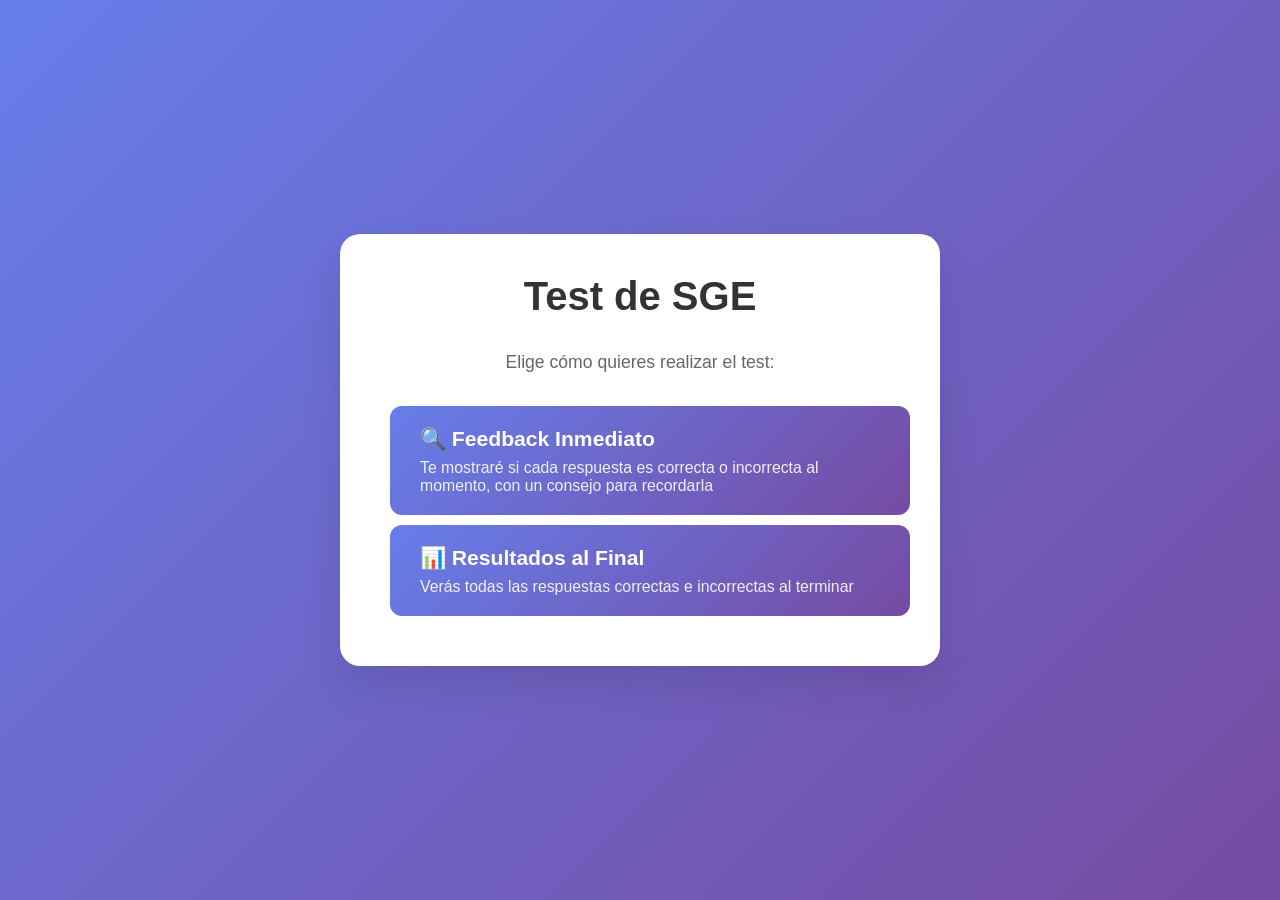
==== index.html @ b3566de2 "SEGE 30/10/2026 UD1-2" ====
<!DOCTYPE html>
<html lang="es">
<head>
    <meta charset="UTF-8">
    <meta name="viewport" content="width=device-width, initial-scale=1.0">
    <title>Test de SGE</title>
    <style>
        * {
            margin: 0;
            padding: 0;
            box-sizing: border-box;
        }

        body {
            font-family: 'Segoe UI', Tahoma, Geneva, Verdana, sans-serif;
            background: linear-gradient(135deg, #667eea 0%, #764ba2 100%);
            min-height: 100vh;
            display: flex;
            justify-content: center;
            align-items: center;
            padding: 20px;
        }

        .container {
            background: white;
            border-radius: 20px;
            box-shadow: 0 20px 40px rgba(0,0,0,0.1);
            padding: 40px;
            max-width: 600px;
            width: 100%;
            text-align: center;
        }

        h1 {
            color: #333;
            margin-bottom: 30px;
            font-size: 2.5em;
        }

        .mode-selection {
            display: block;
        }

        .mode-description {
            font-size: 1.1em;
            color: #666;
            margin-bottom: 30px;
            line-height: 1.5;
        }

        .mode-btn {
            background: linear-gradient(135deg, #667eea 0%, #764ba2 100%);
            color: white;
            border: none;
            border-radius: 12px;
            padding: 20px 30px;
            font-size: 1.1em;
            cursor: pointer;
            margin: 10px;
            transition: transform 0.3s ease;
            display: block;
            width: 100%;
            text-align: left;
        }

        .mode-btn:hover {
            transform: translateY(-2px);
        }

        .mode-btn h3 {
            margin-bottom: 8px;
            font-size: 1.2em;
        }

        .mode-btn p {
            font-size: 0.9em;
            opacity: 0.9;
        }

        .feedback-message {
            margin: 15px 0;
            padding: 15px;
            border-radius: 8px;
            font-weight: bold;
            display: none;
        }

        .feedback-correct {
            background: #d4edda;
            color: #155724;
            border: 1px solid #c3e6cb;
        }

        .feedback-incorrect {
            background: #f8d7da;
            color: #721c24;
            border: 1px solid #f5c6cb;
        }

        /* Caja de consejo para recordar (modo feedback inmediato) */
        .tip-message {
            margin: 10px 0 15px;
            padding: 15px;
            border-radius: 8px;
            background: #fff8e1;
            color: #6d4c00;
            border: 1px solid #ffe08a;
            border-left: 5px solid #f5b800;
            text-align: left;
            line-height: 1.45;
            display: none;
        }

        .tip-message strong {
            display: block;
            margin-bottom: 5px;
        }

        .progress-bar {
            background: #f0f0f0;
            border-radius: 10px;
            height: 8px;
            margin-bottom: 30px;
            overflow: hidden;
        }

        .progress-fill {
            background: linear-gradient(90deg, #667eea, #764ba2);
            height: 100%;
            border-radius: 10px;
            transition: width 0.3s ease;
        }

        .question-container {
            margin-bottom: 30px;
        }

        .question-number {
            color: #666;
            font-size: 0.9em;
            margin-bottom: 10px;
        }

        .question {
            font-size: 1.3em;
            color: #333;
            margin-bottom: 25px;
            line-height: 1.4;
        }

        .answers {
            display: flex;
            flex-direction: column;
            gap: 15px;
        }

        .answer-btn {
            background: #f8f9fa;
            border: 2px solid #e9ecef;
            border-radius: 12px;
            padding: 15px 20px;
            font-size: 1em;
            cursor: pointer;
            transition: all 0.3s ease;
            text-align: left;
        }

        .answer-btn:hover {
            background: #e9ecef;
            border-color: #667eea;
            transform: translateY(-2px);
        }

        .answer-btn.selected {
            background: #667eea;
            color: white;
            border-color: #667eea;
        }

        .answer-btn.correct {
            background: #28a745;
            color: white;
            border-color: #28a745;
        }

        .answer-btn.incorrect {
            background: #dc3545;
            color: white;
            border-color: #dc3545;
        }

        .next-btn {
            background: linear-gradient(135deg, #667eea 0%, #764ba2 100%);
            color: white;
            border: none;
            border-radius: 12px;
            padding: 15px 30px;
            font-size: 1.1em;
            cursor: pointer;
            margin-top: 20px;
            transition: transform 0.3s ease;
        }

        .next-btn:hover {
            transform: translateY(-2px);
        }

        .next-btn:disabled {
            opacity: 0.5;
            cursor: not-allowed;
            transform: none;
        }

        .results {
            display: none;
        }

        .score {
            font-size: 3em;
            color: #667eea;
            margin-bottom: 20px;
        }

        .score-text {
            font-size: 1.2em;
            color: #333;
            margin-bottom: 30px;
        }

        .review-btn, .restart-btn {
            background: linear-gradient(135deg, #667eea 0%, #764ba2 100%);
            color: white;
            border: none;
            border-radius: 12px;
            padding: 12px 25px;
            font-size: 1em;
            cursor: pointer;
            margin: 10px;
            transition: transform 0.3s ease;
        }

        .review-btn:hover, .restart-btn:hover {
            transform: translateY(-2px);
        }

        .review-container {
            display: none;
            text-align: left;
        }

        .review-question {
            background: #f8f9fa;
            border-radius: 12px;
            padding: 20px;
            margin-bottom: 20px;
            border-left: 4px solid #667eea;
        }

        .review-question.wrong {
            border-left-color: #dc3545;
        }

        .review-question h3 {
            color: #333;
            margin-bottom: 15px;
        }

        .review-answer {
            margin: 8px 0;
            padding: 8px 12px;
            border-radius: 6px;
        }

        .review-answer.user-answer {
            background: #dc3545;
            color: white;
        }

        .review-answer.correct-answer {
            background: #28a745;
            color: white;
        }

        .review-answer.neutral {
            background: #e9ecef;
            color: #333;
        }

        @media (max-width: 600px) {
            .container {
                padding: 20px;
            }

            h1 {
                font-size: 2em;
            }

            .question {
                font-size: 1.1em;
            }
        }
    </style>
</head>
<body>
    <div class="container">
        <h1>Test de SGE</h1>

        <div id="mode-selection" class="mode-selection">
            <div class="mode-description">
                Elige cómo quieres realizar el test:
            </div>

            <button class="mode-btn" onclick="startQuiz('immediate')">
                <h3>🔍 Feedback Inmediato</h3>
                <p>Te mostraré si cada respuesta es correcta o incorrecta al momento, con un consejo para recordarla</p>
            </button>

            <button class="mode-btn" onclick="startQuiz('final')">
                <h3>📊 Resultados al Final</h3>
                <p>Verás todas las respuestas correctas e incorrectas al terminar</p>
            </button>
        </div>

        <div id="quiz-container" style="display: none;">
            <div class="progress-bar">
                <div class="progress-fill" id="progress"></div>
            </div>

            <div class="question-container">
                <div class="question-number" id="question-number"></div>
                <div class="question" id="question-text"></div>
                <div class="answers" id="answers-container"></div>
                <div id="feedback-message" class="feedback-message"></div>
                <div id="tip-message" class="tip-message"></div>
            </div>

            <button class="next-btn" id="next-btn" onclick="nextQuestion()" disabled>
                Siguiente
            </button>
        </div>

        <div class="results" id="results-container">
            <div class="score" id="final-score"></div>
            <div class="score-text" id="score-text"></div>
            <button class="review-btn" onclick="showReview()">Ver Revisión</button>
            <button class="restart-btn" onclick="restartQuiz()">Reiniciar Test</button>
        </div>

        <div class="review-container" id="review-container">
            <h2 style="margin-bottom: 20px; color: #333;">Revisión de Respuestas</h2>
            <div id="review-content"></div>
            <button class="restart-btn" onclick="restartQuiz()" style="margin-top: 20px;">
                Reiniciar Test
            </button>
        </div>
    </div>

    <script>
       const examen = [

  // ===== 1. UD01 · SISTEMAS ERP-CRM-BI =====
  {
    pregunta: "¿Cuál es la traducción literal de ERP («Enterprise Resource Planning»)?",
    respuestas: [
      "Gestión de relaciones con los clientes",
      "Planificación de recursos empresariales",
      "Inteligencia de negocio empresarial",
      "Registro electrónico de proveedores"
    ],
    correcta: 1,
    consejo: "La R de ERP es «Resource» (recursos). La C de CRM es «Customer» (cliente). Si hay una C, va de clientes; si hay una R, va de recursos."
  },
  {
    pregunta: "¿Qué procesos automatiza principalmente un sistema CRM según la UD01?",
    respuestas: [
      "Nóminas, amortizaciones y contabilidad",
      "Producción, almacenaje y distribución",
      "Predicciones y cuadros de mando",
      "Datos de clientes, ventas y campañas"
    ],
    correcta: 3,
    consejo: "CRM = Customer Relationship Management. Todo lo que rodea al cliente: sus datos, el seguimiento de sus ventas y las campañas dirigidas a él."
  },
  {
    pregunta: "Según la UD01, ¿qué periodo temporal permite analizar un sistema BI?",
    respuestas: [
      "Pasado, presente y futuro con predicciones",
      "Solo el pasado, a partir de informes cerrados",
      "Solo el presente, con datos en tiempo real",
      "Solo el futuro, mediante simulaciones"
    ],
    correcta: 0,
    consejo: "El BI mira en las tres direcciones: qué pasó (pasado), cómo estamos (presente) y qué pasará (predicciones) para ayudar a decidir."
  },
  {
    pregunta: "¿Por qué el tema usa «Sistemas ERP» como abreviatura de «Sistemas ERP-CRM-BI»?",
    respuestas: [
      "Porque CRM y BI quedaron obsoletos hace años",
      "Porque la normativa obliga a llamarlos solo ERP",
      "Porque la mayoría de ERP ya integran CRM y BI",
      "Porque CRM y BI solo se ofrecen en la nube"
    ],
    correcta: 2,
    consejo: "CRM y BI son «complementos naturales» del ERP y hoy vienen integrados, así que al decir ERP ya se sobreentienden los tres."
  },
  {
    pregunta: "¿Cuál de las siguientes NO es una ventaja de implantar un ERP frente a programas individuales?",
    respuestas: [
      "Seguridad aplicada de forma centralizada",
      "Nuevas funciones mediante conectores",
      "Una única instalación y mantenimiento",
      "Menor coste inicial que apps sencillas"
    ],
    correcta: 3,
    consejo: "El coste inicial es una DESVENTAJA: instalar y configurar un ERP puede salir más caro que unas pocas apps sencillas."
  },
  {
    pregunta: "La desventaja «punto único de fallo» de un ERP se refiere a que…",
    respuestas: [
      "un corte de luz apaga solo el módulo de ventas",
      "un ataque exitoso puede exponer toda la información",
      "cada módulo requiere su propia contraseña maestra",
      "los datos se duplican en cada aplicación instalada"
    ],
    correcta: 1,
    consejo: "Todo en un mismo sistema = todos los huevos en la misma cesta. Si atacan con éxito ese sistema, queda expuesta TODA la información."
  },
  {
    pregunta: "¿Qué describe la desventaja de «sobrecarga de recursos» de un ERP?",
    respuestas: [
      "Funciones de sobra que confunden al usuario",
      "Un consumo eléctrico excesivo del servidor",
      "Una base de datos que crece sin control",
      "Conectores que ralentizan el procesador"
    ],
    correcta: 0,
    consejo: "No es un problema técnico, es de usabilidad: hay más opciones de las que el usuario necesita y eso le lía."
  },
  {
    pregunta: "Para la mayoría de organizaciones, ¿qué opción recomienda la UD01?",
    respuestas: [
      "Programar el ERP a medida, por ser más robusto",
      "Combinar varias aplicaciones de gestión sueltas",
      "Personalizar un ERP existente y consolidado",
      "Usar una carpeta compartida con base de datos"
    ],
    correcta: 2,
    consejo: "Programar un ERP robusto desde cero es muy costoso. Lo recomendable es partir de uno existente «de cierta entidad» y personalizarlo."
  },
  {
    pregunta: "En un ERP existente, ¿cómo se realiza la personalización funcional y la visual?",
    respuestas: [
      "Funcional con temas y visual con módulos",
      "Funcional con SQL y visual con conectores",
      "Funcional con licencias y visual con CSS",
      "Funcional con módulos y visual con temas"
    ],
    correcta: 3,
    consejo: "Módulos/plugins añaden FUNCIONES; los temas cambian el ASPECTO. Igual que en WordPress: plugins para hacer, temas para ver."
  },
  {
    pregunta: "¿Qué riesgo concreto menciona la UD01 al elegir un ERP con licencia cerrada?",
    respuestas: [
      "Obligación de publicar el código modificado",
      "Cambios de tarifa, cierre o trabas al migrar",
      "Uso limitado a un único equipo de la empresa",
      "Borrado automático de datos al caducar"
    ],
    correcta: 1,
    consejo: "Licencia cerrada = dependencia del desarrollador. Si sube precios, cierra o te pone pegas para irte, estás atado."
  },
  {
    pregunta: "¿Qué grupo contiene ÚNICAMENTE ERP de licencia privativa según la UD01?",
    respuestas: [
      "SAP, Odoo y JD Edwards",
      "AbanQ, OpenBravo y Navision",
      "SAP, Navision y JD Edwards",
      "Odoo, AbanQ y OpenBravo"
    ],
    correcta: 2,
    consejo: "Privativos: SAP, Navision (Microsoft) y JD Edwards (Oracle) → grandes multinacionales. Libres: Odoo, AbanQ y OpenBravo."
  },
  {
    pregunta: "Al implantar un ERP, ¿cuál de estos es un problema «relacionado con los datos»?",
    respuestas: [
      "Directivos que no ven las ventajas del cambio",
      "Empleados con miedo a perder su puesto",
      "Una infraestructura de red insuficiente",
      "Codificaciones de caracteres heterogéneas"
    ],
    correcta: 3,
    consejo: "Problemas de datos = problemas al MIGRAR: datos incompletos, mal organizados, cifrados o con codificaciones distintas. La red es un problema técnico."
  },
  {
    pregunta: "¿Qué solución propone el tema ante la resistencia de los empleados al nuevo ERP?",
    respuestas: [
      "Formación completa en horario laboral y feedback",
      "Formación voluntaria fuera de la jornada laboral",
      "Mantener el sistema antiguo en paralelo siempre",
      "Sustituir a quienes no se adapten al sistema"
    ],
    correcta: 0,
    consejo: "Formación DENTRO del horario (no como un extra), canales de comunicación y celebrar los éxitos de los empleados."
  },
  {
    pregunta: "Un trabajador autónomo que emprende su propio negocio es, según el glosario…",
    respuestas: [
      "una persona jurídica, por ser emprendedor",
      "una persona física, aunque sea emprendedor",
      "una sociedad unipersonal sin patrimonio",
      "una entidad sin derechos ni obligaciones"
    ],
    correcta: 1,
    consejo: "Autónomo = persona física, y responde de sus deudas con su patrimonio personal. Las jurídicas son sociedades, fundaciones, corporaciones…"
  },
  {
    pregunta: "¿Con qué responde de sus deudas una persona jurídica?",
    respuestas: [
      "Con el patrimonio personal de sus socios",
      "Con el patrimonio de sus empleados",
      "Con los bienes de la propia entidad",
      "Con un aval obligatorio del Estado"
    ],
    correcta: 2,
    consejo: "Física → patrimonio propio. Jurídica → bienes de la ENTIDAD. Por eso se constituyen sociedades: para separar patrimonio."
  },
  {
    pregunta: "¿Qué caracteriza a una factura proforma?",
    respuestas: [
      "Es una oferta previa sin valor contable",
      "Sustituye a la factura y tiene valor contable",
      "Es un ticket sin datos del destinatario",
      "Rectifica una factura emitida con errores"
    ],
    correcta: 0,
    consejo: "«Pro forma» = «para la forma». Es un presupuesto con aspecto de factura, debe llevar «proforma» bien visible y NO cuenta en contabilidad."
  },
  {
    pregunta: "Un ticket de supermercado sin los datos del comprador ni el IVA desglosado es…",
    respuestas: [
      "una factura proforma",
      "una factura completa",
      "un albarán de entrega",
      "una factura simplificada"
    ],
    correcta: 3,
    consejo: "Factura simplificada = ticket. Le faltan datos para ser completa (la completa lleva emisor, receptor e IVA desglosado)."
  },
  {
    pregunta: "En una factura comercial, ¿qué es el «momento del devengo»?",
    respuestas: [
      "Cuando el cliente paga la factura",
      "Cuando nace la obligación tributaria",
      "Cuando se entrega la mercancía",
      "Cuando se presenta la declaración"
    ],
    correcta: 1,
    consejo: "Devengo ≠ pago. Es el instante en que «nace» la obligación de pagar el impuesto, aunque se cobre o se declare más tarde."
  },
  {
    pregunta: "¿Qué diferencia hay entre línea de producción y orden de producción?",
    respuestas: [
      "La línea fija cantidad y fecha; la orden, las operaciones",
      "Ambas son sinónimos y se emplean de forma indistinta",
      "La orden fija cantidad, fecha y línea; la línea, operaciones",
      "La línea es el almacén; la orden, la ruta de transporte"
    ],
    correcta: 2,
    consejo: "La LÍNEA es la receta (qué operaciones y recursos). La ORDEN es cocinarla un día concreto: cuánto, cuándo y con qué línea."
  },
  {
    pregunta: "Según el glosario, ¿desde dónde parte el proceso de distribución?",
    respuestas: [
      "Desde el proveedor de materias primas",
      "Desde la propia línea de producción",
      "Desde el punto de venta al público",
      "Desde el lugar de almacenamiento"
    ],
    correcta: 3,
    consejo: "Distribución: almacén → consumidor final. La logística es más amplia: coordina, gestiona y transporta hasta el cliente final."
  },
  {
    pregunta: "¿Qué define a los impuestos y tributos según el glosario empresarial?",
    respuestas: [
      "Un pago al Estado sin contraprestación directa",
      "Un pago al Estado a cambio de un servicio concreto",
      "Un pago a proveedores por los bienes recibidos",
      "Una cuota periódica por un servicio en la nube"
    ],
    correcta: 0,
    consejo: "La clave es «SIN contraprestación directa»: pagas, pero no recibes a cambio un bien o servicio concreto en ese momento."
  },

  // ===== 2. UD02 · CONTEXTO, ON-PREMISE Y NUBE =====
  {
    pregunta: "¿Qué era un «Mainframe» en los inicios de la informática empresarial?",
    respuestas: [
      "Una red de PCs domésticos interconectados",
      "Un servidor alojado en la nube con pago por uso",
      "Un ordenador grande y caro con varias terminales",
      "Un contenedor que agrupa varias bases de datos"
    ],
    correcta: 2,
    consejo: "Mainframe = un único «ordenador central» grande y caro, con muchas terminales conectadas. Solo al alcance de grandes empresas."
  },
  {
    pregunta: "¿Qué diferencia hay entre escalado vertical y horizontal?",
    respuestas: [
      "Vertical: comprar más equipos; horizontal: mejorar el servidor",
      "Vertical: mejorar el servidor; horizontal: comprar más equipos",
      "Ambos consisten en contratar más potencia en la nube",
      "Vertical: añadir más RAM; horizontal: añadir más discos"
    ],
    correcta: 1,
    consejo: "Vertical = crecer hacia ARRIBA (un servidor más potente). Horizontal = crecer hacia los LADOS (más servidores en fila)."
  },
  {
    pregunta: "¿Qué ventaja ofrece tener el ERP en un servidor de la propia empresa?",
    respuestas: [
      "Elimina por completo los costes de mantenimiento",
      "Permite escalar en momentos puntuales de carga",
      "No requiere ninguna inversión inicial en hardware",
      "Los datos no salen, evitando el espionaje industrial"
    ],
    correcta: 3,
    consejo: "On-premise: los datos se quedan en casa (más control). A cambio pagas hardware, luz, mantenimiento y no escalas fácilmente."
  },
  {
    pregunta: "¿Cuál de estos es un inconveniente de los servicios en la nube según la UD02?",
    respuestas: [
      "Depender de internet y del buen hacer del proveedor",
      "Asumir una fuerte inversión inicial en hardware",
      "Pagar el consumo eléctrico del propio servidor físico",
      "No poder acceder al sistema desde un smartphone"
    ],
    correcta: 0,
    consejo: "La nube son «servidores de otra empresa»: si cae tu conexión o falla el proveedor, te quedas sin sistema."
  },
  {
    pregunta: "¿Qué normativa de protección de datos se cita para Europa y para España?",
    respuestas: [
      "LOPDGDD en Europa y RGPD en España",
      "LSSI en Europa y RGPD en España",
      "RGPD en Europa y LOPDGDD en España",
      "GDPR en EE. UU. y LOPD en Europa"
    ],
    correcta: 2,
    consejo: "RGPD es el Reglamento General europeo (más «General» = más amplio). La LOPDGDD es la ley orgánica española que lo adapta."
  },
  {
    pregunta: "¿Qué ediciones de Odoo existen y cuál se utiliza en el curso?",
    respuestas: [
      "Community de pago y Enterprise libre; se usa Enterprise",
      "Community libre y Enterprise de pago; se usa Community",
      "Ambas libres con distinto soporte; se usa Enterprise",
      "Ambas de pago por usuario; se usa Community"
    ],
    correcta: 1,
    consejo: "Community = comunidad = libre y gratis. Enterprise = empresa = de pago. En clase usamos Community."
  },
  {
    pregunta: "¿Qué problemas presenta la instalación tipo «carpeta compartida»?",
    respuestas: [
      "Coste excesivo de licencias por cada usuario",
      "Dependencia total de un proveedor de nube",
      "Consumo excesivo de RAM en el servidor",
      "Acceso simultáneo, seguridad e integridad"
    ],
    correcta: 3,
    consejo: "Varios PCs abriendo el mismo fichero Access a la vez = conflictos de acceso simultáneo, datos corruptos y nula seguridad."
  },
  {
    pregunta: "¿Qué relación entre ejemplo y tipo de servicio en la nube es CORRECTA?",
    respuestas: [
      "VPS: SaaS · hosting PHP/MySQL: IaaS · Gmail: PaaS",
      "VPS: PaaS · hosting PHP/MySQL: SaaS · Gmail: IaaS",
      "VPS: IaaS · hosting PHP/MySQL: SaaS · Gmail: PaaS",
      "VPS: IaaS · hosting PHP/MySQL: PaaS · Gmail: SaaS"
    ],
    correcta: 3,
    consejo: "Cuanto más abajo, más haces tú: IaaS (VPS, te dan la máquina) → PaaS (hosting, te dan la plataforma) → SaaS (Gmail, te dan el programa hecho)."
  },
  {
    pregunta: "En un servicio IaaS, ¿quién instala y protege el sistema operativo y el ERP?",
    respuestas: [
      "El proveedor, que lo gestiona todo",
      "Nosotros: el SO, el ERP y lo demás",
      "Nadie, porque el SO viene bloqueado",
      "El proveedor el SO; nosotros el ERP"
    ],
    correcta: 1,
    consejo: "IaaS = solo infraestructura. Aunque venga un SO preinstalado, debemos tener control total y encargarnos nosotros de todo."
  },
  {
    pregunta: "¿Qué limitación principal tiene contratar un ERP como SaaS?",
    respuestas: [
      "Quedas limitado al programa que ofrece el proveedor",
      "Debes instalar y proteger tú el sistema operativo",
      "Tienes que configurar la red y el acceso externo",
      "Necesitas comprar el hardware del servidor"
    ],
    correcta: 0,
    consejo: "SaaS: no te preocupas de nada, pero tampoco eliges nada: usas el software tal y como el proveedor lo ofrece."
  },

  // ===== 3. UD02 · LICENCIAS Y PREPARACIÓN DEL SERVICIO =====
  {
    pregunta: "Según la UD02, ¿cuándo se considera libre una licencia de software?",
    respuestas: [
      "Cuando el software se distribuye de forma gratuita",
      "Cuando prohíbe cobrar por servicios asociados",
      "Cuando permite modificar y redistribuir el software",
      "Cuando permite usarlo sin poder modificarlo"
    ],
    correcta: 2,
    consejo: "Libre = libertad (modificar y redistribuir), no precio. «Free as in freedom, not as in free beer»."
  },
  {
    pregunta: "¿Cuál de las siguientes afirmaciones sobre licencias es CORRECTA?",
    respuestas: [
      "Toda licencia libre implica software gratuito",
      "Las licencias MIT y BSD se consideran propietarias",
      "GPL es la licencia libre menos garantista",
      "Una licencia propietaria puede ser gratuita"
    ],
    correcta: 3,
    consejo: "Libre ≠ gratis y propietario ≠ de pago. GPL es una de las primeras y la MÁS garantista; MIT, BSD y Apache también son libres."
  },
  {
    pregunta: "¿Cuál de estos factores NO aparece entre los que determinan la potencia que necesita un ERP?",
    respuestas: [
      "Cantidad de datos que alberga el sistema",
      "Número de usuarios simultáneos",
      "Número total de empleados en plantilla",
      "Sistema operativo sobre el que corre"
    ],
    correcta: 2,
    consejo: "Cuentan los usuarios SIMULTÁNEOS, no la plantilla total. Los cuatro factores: datos, usuarios simultáneos, tecnología del ERP y SO."
  },
  {
    pregunta: "¿Qué es «ECC», citado como ventaja del hardware de servidor?",
    respuestas: [
      "Un sistema de archivos redundante para discos",
      "Una tecnología de la RAM que aporta estabilidad",
      "Un tipo de SAI específico para servidores",
      "Un protocolo de copia de seguridad externa"
    ],
    correcta: 1,
    consejo: "ECC = Error-Correcting Code: memoria RAM que detecta y corrige errores. Por eso los servidores son más estables que un PC doméstico."
  },
  {
    pregunta: "Sobre la redundancia en discos (RAID, ZFS o Btrfs), ¿qué afirma la UD02?",
    respuestas: [
      "No excluye la necesidad de copias externas",
      "Hace innecesarias las copias de seguridad",
      "ZFS sustituye a cualquier política de backup",
      "Btrfs solo funciona con un único disco"
    ],
    correcta: 0,
    consejo: "RAID protege de que se rompa UN disco, no de un borrado, un virus o un incendio. Las copias externas siguen siendo obligatorias."
  },
  {
    pregunta: "¿Cuál es la función del SAI en el servidor del ERP?",
    respuestas: [
      "Refrigerar el servidor en las épocas de calor",
      "Cifrar los datos almacenados en el disco",
      "Duplicar la información en dos discos distintos",
      "Mantenerlo encendido si falla la red eléctrica"
    ],
    correcta: 3,
    consejo: "SAI = Sistema de Alimentación Ininterrumpida. «Ininterrumpida» → que no se corte la corriente aunque se vaya la luz."
  },
  {
    pregunta: "¿Qué sistema operativo se recomienda para Odoo en producción y por qué?",
    respuestas: [
      "Windows Server, por su compatibilidad general",
      "Proxmox, porque es el único que lo soporta",
      "Ubuntu Server, porque Odoo se desarrolla en él",
      "Debian Desktop, por su menor consumo de RAM"
    ],
    correcta: 2,
    consejo: "Odoo se desarrolla sobre Ubuntu, así que usar Ubuntu Server garantiza que la implantación funcione. Proxmox es un SO base para virtualizar."
  },
  {
    pregunta: "Comparando virtualización con hipervisor y contenedores, ¿qué es CORRECTO?",
    respuestas: [
      "Los contenedores simulan todo el hardware",
      "Los contenedores rinden cerca de lo nativo",
      "El hipervisor ofrece rendimiento casi nativo",
      "Docker es un hipervisor tipo VirtualBox"
    ],
    correcta: 1,
    consejo: "El hipervisor (VirtualBox) simula TODO el hardware → pierde rendimiento. El contenedor comparte el kernel → casi nativo."
  },
  {
    pregunta: "¿Qué diferencia hay entre LXD y Docker según la UD02?",
    respuestas: [
      "LXD es de aplicación y Docker es completo",
      "Ambos son hipervisores de tipo 1",
      "LXD es una máquina virtual sobre KVM",
      "LXD es completo y Docker es de aplicación"
    ],
    correcta: 3,
    consejo: "LXD → contenedor de sistema COMPLETO (como una mini VM). Docker → contenedor de APLICACIÓN (un servicio por contenedor)."
  },
  {
    pregunta: "¿Qué requisitos mínimos de hardware indica el tema para que Odoo funcione?",
    respuestas: [
      "Varios núcleos y al menos 512 MB de RAM",
      "Un solo núcleo y al menos 8 GB de RAM",
      "GPU dedicada y al menos 16 GB de RAM",
      "Varios núcleos y al menos 32 GB de RAM"
    ],
    correcta: 0,
    consejo: "Odoo es ligero: varios núcleos y 512 MB bastan para probar, aunque con muchos accesos simultáneos se quedará corto."
  },
  {
    pregunta: "Como en toda aplicación que consulta bases de datos, ¿cuál puede ser el cuello de botella de Odoo?",
    respuestas: [
      "La velocidad de la CPU al iniciar sesión",
      "El ancho de banda del puerto 8069",
      "El acceso a disco de las consultas",
      "La memoria caché del navegador web"
    ],
    correcta: 2,
    consejo: "Base de datos = leer y escribir disco sin parar. Por eso se recomiendan SSD, RAID o ZFS/Btrfs con varios discos."
  },

  // ===== 4. UD02 · ODOO CON DOCKER Y DOCKER COMPOSE =====
  {
    pregunta: "¿Qué imagen y versión de PostgreSQL se usa en los comandos Docker del tema?",
    respuestas: [
      "mysql:8, junto a la imagen odoo:19",
      "postgres:16, junto a la imagen odoo:19",
      "postgres:19, la misma versión que Odoo",
      "postgres:latest, sin indicar la versión"
    ],
    correcta: 1,
    consejo: "Odoo 19 + PostgreSQL 16. Truco: 16 + 3 = 19. Odoo solo trabaja con PostgreSQL, nunca con MySQL."
  },
  {
    pregunta: "¿Para qué sirve «-v .../dataPG:/var/lib/postgresql/data» al crear el contenedor db?",
    respuestas: [
      "Guardar los datos de la BD en el anfitrión",
      "Indicar la versión de PostgreSQL a usar",
      "Abrir el puerto 5432 hacia el anfitrión",
      "Definir el usuario y la contraseña de la BD"
    ],
    correcta: 0,
    consejo: "-v = volumen: «carpeta del anfitrión : carpeta del contenedor». Así los datos sobreviven aunque se borre el contenedor."
  },
  {
    pregunta: "¿Qué diferencia hay entre lanzar un contenedor con «-d» y con «-t»?",
    respuestas: [
      "-d crea un volumen y -t crea una red virtual",
      "-d lo ejecuta como root y -t como usuario odoo",
      "-d borra el contenedor al pararse y -t lo conserva",
      "-d va en segundo plano; -t en primer plano con logs"
    ],
    correcta: 3,
    consejo: "-d = «detached» (desenganchado, segundo plano). Con -t ves en la terminal el arranque, útil para detectar problemas."
  },
  {
    pregunta: "¿Qué hace el parámetro «--link db:db» en el comando del contenedor de Odoo?",
    respuestas: [
      "Copia la base de datos db dentro del contenedor",
      "Crea en el anfitrión un volumen llamado db",
      "Enlaza Odoo con el contenedor db por red virtual",
      "Asigna el nombre db al propio contenedor de Odoo"
    ],
    correcta: 2,
    consejo: "--link = enlace de red. Odoo puede llegar a PostgreSQL usando el nombre «db» como si fuera su dirección."
  },
  {
    pregunta: "¿Qué efecto tiene «--user root» en el contenedor de Odoo?",
    respuestas: [
      "Crea en Odoo un usuario administrador «root»",
      "Ejecuta el contenedor como root y no como «odoo»",
      "Da acceso root a PostgreSQL desde el anfitrión",
      "Obliga a usar sudo para lanzar el contenedor"
    ],
    correcta: 1,
    consejo: "La imagen de Odoo se ejecuta por defecto como el usuario «odoo»; con --user root forzamos que dentro corra como root."
  },
  {
    pregunta: "¿Qué añade el contenedor de desarrollo respecto al de producción?",
    respuestas: [
      "Volúmenes para filestore y sessions, y --dev=all",
      "Un segundo PostgreSQL y el puerto 5432 abierto",
      "La opción --link eliminada y el usuario odoo",
      "Una imagen odoo:dev y el puerto 8080 mapeado"
    ],
    correcta: 0,
    consejo: "Desarrollo = romper y recrear contenedores a menudo → persistimos filestore y sessions, y activamos --dev=all para facilitar el desarrollo."
  },
  {
    pregunta: "¿Por qué en desarrollo se montan volúmenes para «filestore» y «sessions»?",
    respuestas: [
      "Para que PostgreSQL arranque más rápido",
      "Porque la licencia LGPL lo exige en desarrollo",
      "Para poder exponer Odoo en otro puerto",
      "Porque se paran y recrean contenedores a menudo"
    ],
    correcta: 3,
    consejo: "En producción el contenedor se toca poco; en desarrollo se rompe y recrea. Los volúmenes dan persistencia entre recreaciones."
  },
  {
    pregunta: "¿En qué directorio del contenedor carga la imagen de Odoo los módulos propios?",
    respuestas: [
      "/var/lib/odoo/filestore",
      "/etc/odoo/addons",
      "/mnt/extra-addons",
      "/usr/lib/odoo/modules"
    ],
    correcta: 2,
    consejo: "«extra-addons» = módulos EXTRA (los tuyos). Se mapea a una carpeta del anfitrión para programar con un IDE externo."
  },
  {
    pregunta: "En el docker-compose.yml, ¿qué implica «depends_on: - db» en el servicio web?",
    respuestas: [
      "Que web y db comparten el mismo contenedor",
      "Que db debe procesarse antes que el servicio web",
      "Que db se borra cuando se para el servicio web",
      "Que web usa la imagen definida para db"
    ],
    correcta: 1,
    consejo: "depends_on = «depende de». Odoo necesita la base de datos, así que db se levanta primero."
  },
  {
    pregunta: "Si ejecutas «docker compose down -v», ¿qué ocurre?",
    respuestas: [
      "Solo se muestra la versión instalada de Docker",
      "Se paran los servicios pero se conservan los datos",
      "Se actualizan las imágenes a su última versión",
      "Se borran contenedores, redes y también volúmenes"
    ],
    correcta: 3,
    consejo: "¡Cuidado con -v! En «down», -v significa volúmenes: se los lleva por delante con la base de datos si no hay copia."
  },
  {
    pregunta: "Si el contenedor de Odoo mapea los puertos «8016:8069», ¿cómo accedes desde el navegador?",
    respuestas: [
      "http://localhost:8016",
      "http://localhost:8069",
      "http://localhost:5432",
      "http://localhost:8080"
    ],
    correcta: 0,
    consejo: "Formato «ANFITRIÓN:CONTENEDOR». A la izquierda el puerto de tu máquina (el que escribes en el navegador)."
  },
  {
    pregunta: "¿Qué comando muestra en tiempo real los registros y trazas de error de Odoo?",
    respuestas: [
      "docker compose ps -a odoo",
      "docker compose top odoo",
      "docker compose logs -f odoo",
      "docker inspect -f odoo"
    ],
    correcta: 2,
    consejo: "logs = registros; -f = «follow», como «tail -f»: sigue mostrando las líneas nuevas según aparecen."
  },
  {
    pregunta: "¿Qué comando abre una terminal bash dentro del contenedor de Odoo en ejecución?",
    respuestas: [
      "docker compose run odoo --shell",
      "docker compose exec odoo bash",
      "docker attach odoo --bash",
      "docker compose start odoo bash"
    ],
    correcta: 1,
    consejo: "exec = ejecutar un comando DENTRO de un contenedor que ya está en marcha. Le pides que ejecute «bash»."
  },
  {
    pregunta: "Si pierdes el «Password maestro» de Odoo, ¿cómo lo recuperas según el tema?",
    respuestas: [
      "Borrando el volumen de PostgreSQL y reinstalando",
      "Ejecutando docker compose down -v y up -d",
      "Pidiéndolo por correo desde la pantalla de login",
      "Quitando admin_password de odoo.conf y reiniciando"
    ],
    correcta: 3,
    consejo: "admin_password vive en /etc/odoo/odoo.conf (o ~/.odoorc). Lo borras o comentas con #, reinicias y Odoo te pide uno nuevo."
  },
  {
    pregunta: "¿Qué opción de instalación de Odoo 19 recomienda el tema para cursar el módulo?",
    respuestas: [
      "Instalación manual siguiendo la documentación",
      "Docker Compose con un fichero de configuración",
      "Dos contenedores con docker run por separado",
      "Una máquina virtual completa con VirtualBox"
    ],
    correcta: 1,
    consejo: "Docker Compose = OPCIÓN RECOMENDADA. Un solo fichero define todo y lo arrancas con «docker compose up -d»."
  },

  // ===== 5. TEST OCTUBRE · CONCEPTOS ERP, ODOO Y AWS =====
  {
    pregunta: "¿Qué licencia rige Odoo Community Edition?",
    respuestas: [
      "Propietaria, con pago por usuario",
      "MIT, con restricción comercial",
      "GNU LGPLv3, sin coste de licencia",
      "Dominio público, sin derechos de autor"
    ],
    correcta: 2,
    consejo: "Odoo Community → LGPLv3 (la «L» de Lesser GPL). Código abierto y sin coste de licencia."
  },
  {
    pregunta: "¿Qué incluye el TCO (Coste Total de Propiedad) de digitalizar un negocio con un ERP?",
    respuestas: [
      "Consultoría, servidores, formación y soporte",
      "Solo el coste inicial de las licencias",
      "Nada, si el software es libre el TCO es 0 €",
      "Solo el hardware, ya que el software es libre"
    ],
    correcta: 0,
    consejo: "TCO = TOTAL. Aunque la licencia sea gratis, pagas consultoría, servidores, formación, soporte y mantenimiento."
  },
  {
    pregunta: "¿Por qué la arquitectura de Odoo se define como multicapa y modular?",
    respuestas: [
      "Porque todo el código está en un único archivo Python",
      "Porque necesita tres ordenadores físicos para arrancar",
      "Porque separa interfaz web y BD en servidores distintos",
      "Porque separa presentación, lógica y datos con módulos"
    ],
    correcta: 3,
    consejo: "Tres capas: presentación (web/JS) → lógica (Python/ORM) → persistencia (PostgreSQL). Y módulos que activas según necesites."
  },
  {
    pregunta: "¿Qué ventaja ofrece Odoo en un entorno multi-compañía?",
    respuestas: [
      "Exige una base de datos distinta por empresa",
      "Una sola BD con contabilidad y stock propios",
      "Obliga a todas a usar el mismo plan contable",
      "Impide que un administrador vea ambas empresas"
    ],
    correcta: 1,
    consejo: "Multi-compañía: UNA base de datos, pero cada empresa con sus propios balances y stocks independientes."
  },
  {
    pregunta: "¿Qué carga automáticamente la localización española de Odoo (l10n_es)?",
    respuestas: [
      "Plan General Contable y tipos de IVA (21, 10 y 4 %)",
      "El listado de empresas del Registro Mercantil",
      "Tarifas de precios en euros para todo el catálogo",
      "Modelos de nómina y convenios colectivos"
    ],
    correcta: 0,
    consejo: "l10n = «localization» (l + 10 letras + n). Adapta Odoo al país: plan contable español e IVA general, reducido y superreducido."
  },
  {
    pregunta: "En AWS Academy, al acabar la clase, ¿qué debes hacer para no gastar el crédito sin perder el trabajo?",
    respuestas: [
      "Terminar (Terminate) la instancia EC2",
      "Cerrar el navegador con Odoo abierto",
      "Cambiar la instancia a un tipo más pequeño",
      "Detener (Stop) la instancia EC2"
    ],
    correcta: 3,
    consejo: "Stop = apagar (conservas el disco). Terminate = destruir la instancia y su disco. Para ahorrar sin perder: STOP."
  },
  {
    pregunta: "¿Qué tipo de instancia EC2 es adecuado para Odoo + PostgreSQL en el laboratorio?",
    respuestas: [
      "t2.nano, con 512 MB de RAM",
      "t3.small o t3.medium",
      "p4de.24xlarge, con GPUs",
      "c6g.16xlarge, de cómputo"
    ],
    correcta: 1,
    consejo: "t3.small/medium: equilibrio coste-rendimiento. t2.nano se queda corta para Odoo + Postgres y las grandes agotan los 50 $."
  },
  {
    pregunta: "¿Qué regla de entrada del Security Group es imprescindible para acceder a Odoo?",
    respuestas: [
      "UDP en el puerto 53 desde cualquier origen",
      "RDP en el puerto 3389 desde cualquier origen",
      "TCP en el puerto 8069 desde las IPs permitidas",
      "TCP en el puerto 5432 desde cualquier origen"
    ],
    correcta: 2,
    consejo: "Odoo web escucha por HTTP en el 8069. El 5432 es PostgreSQL: nunca debería quedar abierto al mundo."
  },
  {
    pregunta: "¿Qué rol IAM viene preconfigurado en el Learner Lab para usar S3 sin credenciales en texto plano?",
    respuestas: [
      "LabRole",
      "RootAdminRole",
      "GuestUserRole",
      "EC2FullAccessRole"
    ],
    correcta: 0,
    consejo: "En el LABoratorio, el rol es LabRole. Va asociado a la instancia, así no guardas claves de acceso en ficheros."
  },
  {
    pregunta: "¿Por qué conviene usar Docker en la EC2 en lugar de instalar Odoo directamente en Ubuntu?",
    respuestas: [
      "Porque el RGPD obliga a usar contenedores",
      "Porque Odoo no funciona de forma nativa en Ubuntu",
      "Porque Docker acelera el procesador físico de AWS",
      "Porque aísla dependencias y facilita migrar"
    ],
    correcta: 3,
    consejo: "Docker = mismo entorno en todas partes: aísla versiones de Python y dependencias y migras de máquina en minutos."
  },

  // ===== 6. TEST NOVIEMBRE · VENTAS, TPV, STOCK Y BI =====
  {
    pregunta: "¿Cuál es el orden correcto de documentos en el ciclo estándar de ventas de Odoo?",
    respuestas: [
      "Pedido de venta → Presupuesto → Factura → Albarán",
      "Presupuesto → Pedido de venta → Albarán → Factura",
      "Presupuesto → Factura → Pedido de venta → Albarán",
      "Albarán → Presupuesto → Pedido de venta → Factura"
    ],
    correcta: 1,
    consejo: "Ofrezco (presupuesto) → el cliente acepta (pedido) → envío (albarán) → cobro (factura). Primero se pide, luego se entrega, y al final se factura."
  },
  {
    pregunta: "Si un producto factura por «Cantidades entregadas», ¿qué ocurre al confirmar el pedido?",
    respuestas: [
      "Se puede facturar todo antes de que salga del almacén",
      "Odoo cobra automáticamente el importe al cliente",
      "No se factura hasta validar el albarán de entrega",
      "El pedido se convierte directamente en factura"
    ],
    correcta: 2,
    consejo: "«Entregadas» → solo facturas lo que ya ha salido. Hasta que logística no valide el albarán, no hay nada que facturar."
  },
  {
    pregunta: "¿Qué tipo de producto se usa para un «reparto a domicilio» que no maneja existencias?",
    respuestas: [
      "Producto almacenable",
      "Consumible con nº de serie",
      "Producto con lote perecedero",
      "Servicio"
    ],
    correcta: 3,
    consejo: "Si no se puede guardar en una estantería, es un SERVICIO: no genera movimientos de stock."
  },
  {
    pregunta: "¿Qué diferencia a un producto «Almacenable» de uno «Consumible» en Odoo?",
    respuestas: [
      "El almacenable lleva stock y valoración contable",
      "El consumible exige siempre número de serie único",
      "El consumible no puede tener precio de venta",
      "El almacenable solo se puede vender a empresas"
    ],
    correcta: 0,
    consejo: "Almacenable = control estricto de existencias y su valor. Consumible = se usa, pero no se lleva un stock valorado continuo."
  },
  {
    pregunta: "¿Qué permite a Odoo generar una compra automática cuando el stock baja de un mínimo?",
    respuestas: [
      "Una tarifa de proveedor (pricelist)",
      "Una regla de reabastecimiento (orderpoint)",
      "Una acción planificada de borrado de pedidos",
      "Un filtro favorito por código de barras"
    ],
    correcta: 1,
    consejo: "Orderpoint = punto de pedido. Al bajar del mínimo, Odoo «salta» y propone/genera la compra."
  },
  {
    pregunta: "Compras 1.000 latas a 0,10 € y luego 3.000 a 0,14 €. ¿Qué coste unitario da el método AVCO?",
    respuestas: [
      "0,12 €",
      "0,14 €",
      "0,24 €",
      "0,13 €"
    ],
    correcta: 3,
    consejo: "AVCO = media PONDERADA, no media simple. (1.000·0,10 + 3.000·0,14) / 4.000 = 520 / 4.000 = 0,13 €. La simple daría 0,12 € (trampa)."
  },
  {
    pregunta: "¿Qué estrategia de retirada es idónea para productos perecederos?",
    respuestas: [
      "LIFO: el último en entrar sale primero",
      "Retirada por el precio más elevado",
      "FEFO: el primero en caducar sale primero",
      "Retirada aleatoria según el dependiente"
    ],
    correcta: 2,
    consejo: "FEFO = First EXPIRED, First Out. Con perecederos lo que manda es la fecha de caducidad, no la de entrada."
  },
  {
    pregunta: "Para saber qué lote de materia prima acabó en cada barril distribuido, ¿qué seguimiento activas?",
    respuestas: [
      "Por lotes",
      "Sin seguimiento",
      "Por ubicación",
      "Por proveedor"
    ],
    correcta: 0,
    consejo: "Trazabilidad de grupos de unidades = LOTES. El número de serie identifica unidades individuales (p. ej., un portátil)."
  },
  {
    pregunta: "Odoo indica 100 unidades, pero el recuento físico da 80. ¿Qué haces?",
    respuestas: [
      "Cancelar las ventas hasta cuadrar las 100 unidades",
      "Crear un pedido de compra por las 20 que faltan",
      "Editar el producto y cambiar su coste a cero",
      "Un ajuste de inventario con la cantidad real (80)"
    ],
    correcta: 3,
    consejo: "El sistema debe reflejar la realidad: ajuste de inventario con lo contado. Odoo genera el movimiento (y contabilidad) de la diferencia."
  },
  {
    pregunta: "En el TPV de Odoo, ¿qué es obligatorio al inicio y al final de cada turno?",
    respuestas: [
      "Abrir sesión con fondo y cerrar con arqueo de caja",
      "Crear una base de datos nueva para cada turno",
      "Validar un albarán por cada producto vendido",
      "Exportar todas las ventas del día a un fichero CSV"
    ],
    correcta: 0,
    consejo: "Como en una caja real: empiezas con un fondo de cambio y al cerrar cuentas el efectivo (arqueo) para conciliarlo."
  },
  {
    pregunta: "En la vista pivote de Odoo, ¿qué son las «Medidas»?",
    respuestas: [
      "Los campos por los que se agrupan filas y columnas",
      "Los valores numéricos que se suman o promedian",
      "Los filtros que restringen los registros",
      "Las dimensiones del gráfico exportado"
    ],
    correcta: 1,
    consejo: "Agrupas por dimensiones (cliente, mes…) y MIDES números (importe, cantidad, margen). Medida = algo que se puede sumar."
  },
  {
    pregunta: "¿Qué diferencia hay entre «Filtrar» y «Agrupar por» en Odoo?",
    respuestas: [
      "Agrupar elimina los registros que no coinciden",
      "Filtrar solo existe en vistas pivote y gráficas",
      "Filtrar restringe registros; agrupar los clasifica",
      "Son idénticos y producen la misma salida"
    ],
    correcta: 2,
    consejo: "Filtrar = QUITAR lo que no cumple. Agrupar = ORDENAR en cajones (por cliente, comercial…) sin quitar nada."
  },
  {
    pregunta: "¿Cómo se calcula el margen bruto de una venta en los informes de Odoo?",
    respuestas: [
      "Precio con IVA menos el coste de la mercancía",
      "Precio sin impuestos menos los impuestos pagados",
      "Precio con IVA menos el precio sin impuestos",
      "Precio sin impuestos menos el coste de la mercancía"
    ],
    correcta: 3,
    consejo: "El IVA no es tuyo (es de Hacienda), así que se parte del precio SIN impuestos y se le resta lo que te costó el producto."
  },
  {
    pregunta: "En una importación masiva, una fila trae un valor no válido en un campo de selección. ¿Qué hace Odoo?",
    respuestas: [
      "Asigna un valor por defecto y sigue sin avisar",
      "Señala la fila y el error en la prueba previa",
      "Importa todas las filas excepto esa, sin avisar",
      "Borra los productos que ya existían en la base"
    ],
    correcta: 1,
    consejo: "Odoo tiene un «Test Import» previo: valida todo, te dice fila y error, y no importa nada hasta que lo corrijas."
  },
  {
    pregunta: "¿Qué documento justifica la salida física de mercancía hacia un cliente?",
    respuestas: [
      "La solicitud de presupuesto al proveedor",
      "La factura proforma enviada al cliente",
      "El albarán u orden de entrega",
      "El pedido de compra confirmado"
    ],
    correcta: 2,
    consejo: "Albarán = mercancía que se MUEVE. La factura es el cobro y la proforma solo una oferta sin valor contable."
  }
];

        let currentQuestion = 0;
        let userAnswers = [];
        let selectedAnswer = null;
        let shuffledExamen = [];
        let gameMode = 'final';

        function shuffleArray(array) {
            const shuffled = [...array];
            for (let i = shuffled.length - 1; i > 0; i--) {
                const j = Math.floor(Math.random() * (i + 1));
                [shuffled[i], shuffled[j]] = [shuffled[j], shuffled[i]];
            }
            return shuffled;
        }

        function startQuiz(mode) {
            gameMode = mode;
            shuffledExamen = shuffleArray(examen);
            document.getElementById('mode-selection').style.display = 'none';
            document.getElementById('quiz-container').style.display = 'block';
            initQuiz();
        }

        function initQuiz() {
            currentQuestion = 0;
            userAnswers = [];
            selectedAnswer = null;
            document.getElementById('results-container').style.display = 'none';
            document.getElementById('review-container').style.display = 'none';
            showQuestion();
        }

        function showQuestion() {
            const question = shuffledExamen[currentQuestion];

            document.getElementById('question-number').textContent =
                `Pregunta ${currentQuestion + 1} de ${shuffledExamen.length}`;
            document.getElementById('question-text').textContent = question.pregunta;

            const answersContainer = document.getElementById('answers-container');
            answersContainer.innerHTML = '';

            document.getElementById('feedback-message').style.display = 'none';
            const tipMessage = document.getElementById('tip-message');
            tipMessage.style.display = 'none';
            tipMessage.innerHTML = '';

            question.respuestas.forEach((respuesta, index) => {
                const button = document.createElement('button');
                button.className = 'answer-btn';
                button.textContent = respuesta;
                button.onclick = () => selectAnswer(index);
                answersContainer.appendChild(button);
            });

            updateProgress();
            document.getElementById('next-btn').disabled = true;
            selectedAnswer = null;
        }

        function selectAnswer(index) {
            selectedAnswer = index;
            const question = shuffledExamen[currentQuestion];

            const buttons = document.querySelectorAll('.answer-btn');
            buttons.forEach((btn, i) => {
                btn.classList.remove('selected', 'correct', 'incorrect');
                if (i === index) {
                    btn.classList.add('selected');
                }
            });

            if (gameMode === 'immediate') {
                const feedbackMessage = document.getElementById('feedback-message');
                const isCorrect = selectedAnswer === question.correcta;

                buttons.forEach((btn, i) => {
                    if (i === question.correcta) {
                        btn.classList.add('correct');
                    } else if (i === selectedAnswer && !isCorrect) {
                        btn.classList.add('incorrect');
                    }
                    btn.onclick = null;
                });

                if (isCorrect) {
                    feedbackMessage.textContent = '¡Correcto! 🎉';
                    feedbackMessage.className = 'feedback-message feedback-correct';
                } else {
                    feedbackMessage.textContent = `Incorrecto. La respuesta correcta es: ${question.respuestas[question.correcta]}`;
                    feedbackMessage.className = 'feedback-message feedback-incorrect';
                }
                feedbackMessage.style.display = 'block';

                // Consejo para recordar
                if (question.consejo) {
                    const tipMessage = document.getElementById('tip-message');
                    tipMessage.innerHTML = '';
                    const title = document.createElement('strong');
                    title.textContent = '💡 Consejo para recordarlo';
                    const text = document.createElement('span');
                    text.textContent = question.consejo;
                    tipMessage.appendChild(title);
                    tipMessage.appendChild(text);
                    tipMessage.style.display = 'block';
                }
            }

            document.getElementById('next-btn').disabled = false;
        }

        function nextQuestion() {
            if (selectedAnswer === null) return;

            userAnswers.push(selectedAnswer);

            if (currentQuestion < shuffledExamen.length - 1) {
                currentQuestion++;
                showQuestion();
            } else {
                showResults();
            }
        }

        function updateProgress() {
            const progress = ((currentQuestion + 1) / shuffledExamen.length) * 100;
            document.getElementById('progress').style.width = progress + '%';
        }

        function showResults() {
            const correctAnswers = userAnswers.filter((answer, index) =>
                answer === shuffledExamen[index].correcta
            ).length;

            const percentage = Math.round((correctAnswers / shuffledExamen.length) * 100);

            document.getElementById('quiz-container').style.display = 'none';
            document.getElementById('results-container').style.display = 'block';

            document.getElementById('final-score').textContent = `${correctAnswers}/${shuffledExamen.length}`;
            document.getElementById('score-text').textContent =
                `Has acertado ${correctAnswers} de ${shuffledExamen.length} preguntas (${percentage}%)`;
        }

        function showReview() {
            document.getElementById('results-container').style.display = 'none';
            document.getElementById('review-container').style.display = 'block';

            const reviewContent = document.getElementById('review-content');
            reviewContent.innerHTML = '';

            shuffledExamen.forEach((question, index) => {
                const isCorrect = userAnswers[index] === question.correcta;

                const reviewDiv = document.createElement('div');
                reviewDiv.className = `review-question ${!isCorrect ? 'wrong' : ''}`;

                let html = `<h3>Pregunta ${index + 1}: ${question.pregunta}</h3>`;

                question.respuestas.forEach((respuesta, respuestaIndex) => {
                    let className = 'neutral';

                    if (respuestaIndex === question.correcta) {
                        className = 'correct-answer';
                    } else if (respuestaIndex === userAnswers[index] && !isCorrect) {
                        className = 'user-answer';
                    }

                    html += `<div class="review-answer ${className}">
                        ${respuesta}
                        ${respuestaIndex === question.correcta ? ' ✓ (Correcta)' : ''}
                        ${respuestaIndex === userAnswers[index] && !isCorrect ? ' ✗ (Tu respuesta)' : ''}
                    </div>`;
                });

                reviewDiv.innerHTML = html;
                reviewContent.appendChild(reviewDiv);
            });
        }

        function restartQuiz() {
            document.getElementById('quiz-container').style.display = 'none';
            document.getElementById('results-container').style.display = 'none';
            document.getElementById('review-container').style.display = 'none';
            document.getElementById('mode-selection').style.display = 'block';
        }

        window.onload = function() {
            document.getElementById('mode-selection').style.display = 'block';
        };
    </script>
</body>
</html>
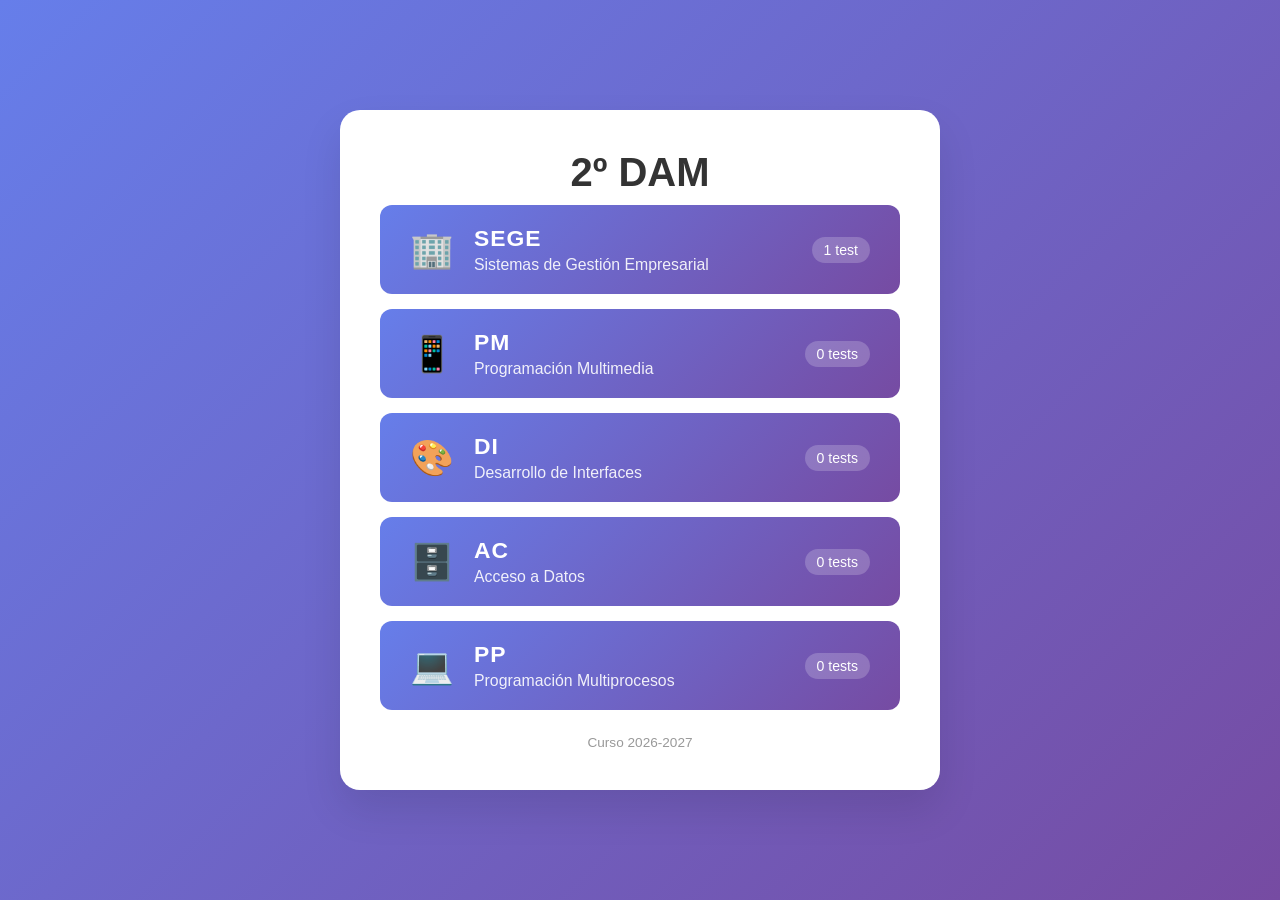
==== commit 87b4876d: "Asignaturas añadidas junto al primer test" ====
--- a/index.html
+++ b/index.html
@@ -3,7 +3,7 @@
 <head>
     <meta charset="UTF-8">
     <meta name="viewport" content="width=device-width, initial-scale=1.0">
-    <title>Test de SGE</title>
+    <title>2º DAM</title>
     <style>
         * {
             margin: 0;
@@ -33,257 +33,75 @@
 
         h1 {
             color: #333;
-            margin-bottom: 30px;
+            margin-bottom: 10px;
             font-size: 2.5em;
         }
 
-        .mode-selection {
-            display: block;
-        }
-
-        .mode-description {
+        .subtitle {
             font-size: 1.1em;
             color: #666;
             margin-bottom: 30px;
             line-height: 1.5;
         }
 
-        .mode-btn {
-            background: linear-gradient(135deg, #667eea 0%, #764ba2 100%);
-            color: white;
-            border: none;
-            border-radius: 12px;
-            padding: 20px 30px;
-            font-size: 1.1em;
-            cursor: pointer;
-            margin: 10px;
-            transition: transform 0.3s ease;
-            display: block;
-            width: 100%;
-            text-align: left;
-        }
-
-        .mode-btn:hover {
-            transform: translateY(-2px);
-        }
-
-        .mode-btn h3 {
-            margin-bottom: 8px;
-            font-size: 1.2em;
-        }
-
-        .mode-btn p {
-            font-size: 0.9em;
-            opacity: 0.9;
-        }
-
-        .feedback-message {
-            margin: 15px 0;
-            padding: 15px;
-            border-radius: 8px;
-            font-weight: bold;
-            display: none;
-        }
-
-        .feedback-correct {
-            background: #d4edda;
-            color: #155724;
-            border: 1px solid #c3e6cb;
-        }
-
-        .feedback-incorrect {
-            background: #f8d7da;
-            color: #721c24;
-            border: 1px solid #f5c6cb;
-        }
-
-        /* Caja de consejo para recordar (modo feedback inmediato) */
-        .tip-message {
-            margin: 10px 0 15px;
-            padding: 15px;
-            border-radius: 8px;
-            background: #fff8e1;
-            color: #6d4c00;
-            border: 1px solid #ffe08a;
-            border-left: 5px solid #f5b800;
-            text-align: left;
-            line-height: 1.45;
-            display: none;
-        }
-
-        .tip-message strong {
-            display: block;
-            margin-bottom: 5px;
-        }
-
-        .progress-bar {
-            background: #f0f0f0;
-            border-radius: 10px;
-            height: 8px;
-            margin-bottom: 30px;
-            overflow: hidden;
-        }
-
-        .progress-fill {
-            background: linear-gradient(90deg, #667eea, #764ba2);
-            height: 100%;
-            border-radius: 10px;
-            transition: width 0.3s ease;
-        }
-
-        .question-container {
-            margin-bottom: 30px;
-        }
-
-        .question-number {
-            color: #666;
-            font-size: 0.9em;
-            margin-bottom: 10px;
-        }
-
-        .question {
-            font-size: 1.3em;
-            color: #333;
-            margin-bottom: 25px;
-            line-height: 1.4;
-        }
-
-        .answers {
+        .subjects {
             display: flex;
             flex-direction: column;
             gap: 15px;
         }
 
-        .answer-btn {
-            background: #f8f9fa;
-            border: 2px solid #e9ecef;
+        .subject-btn {
+            background: linear-gradient(135deg, #667eea 0%, #764ba2 100%);
+            color: white;
+            text-decoration: none;
             border-radius: 12px;
-            padding: 15px 20px;
-            font-size: 1em;
+            padding: 20px 30px;
+            font-size: 1.1em;
             cursor: pointer;
-            transition: all 0.3s ease;
+            transition: transform 0.3s ease, box-shadow 0.3s ease;
+            display: flex;
+            align-items: center;
+            gap: 20px;
             text-align: left;
         }
 
-        .answer-btn:hover {
-            background: #e9ecef;
-            border-color: #667eea;
+        .subject-btn:hover {
             transform: translateY(-2px);
+            box-shadow: 0 8px 20px rgba(102, 126, 234, 0.4);
         }
 
-        .answer-btn.selected {
-            background: #667eea;
-            color: white;
-            border-color: #667eea;
+        .subject-icon {
+            font-size: 2em;
+            line-height: 1;
         }
 
-        .answer-btn.correct {
-            background: #28a745;
-            color: white;
-            border-color: #28a745;
+        .subject-text {
+            flex: 1;
         }
 
-        .answer-btn.incorrect {
-            background: #dc3545;
-            color: white;
-            border-color: #dc3545;
+        .subject-text h3 {
+            font-size: 1.3em;
+            margin-bottom: 4px;
+            letter-spacing: 1px;
         }
 
-        .next-btn {
-            background: linear-gradient(135deg, #667eea 0%, #764ba2 100%);
-            color: white;
-            border: none;
-            border-radius: 12px;
-            padding: 15px 30px;
-            font-size: 1.1em;
-            cursor: pointer;
-            margin-top: 20px;
-            transition: transform 0.3s ease;
+        .subject-text p {
+            font-size: 0.9em;
+            opacity: 0.9;
         }
 
-        .next-btn:hover {
-            transform: translateY(-2px);
+        .subject-count {
+            background: rgba(255, 255, 255, 0.2);
+            border-radius: 20px;
+            padding: 5px 12px;
+            font-size: 0.8em;
+            white-space: nowrap;
         }
 
-        .next-btn:disabled {
-            opacity: 0.5;
-            cursor: not-allowed;
-            transform: none;
-        }
-
-        .results {
-            display: none;
-        }
-
-        .score {
-            font-size: 3em;
-            color: #667eea;
-            margin-bottom: 20px;
-        }
-
-        .score-text {
-            font-size: 1.2em;
-            color: #333;
-            margin-bottom: 30px;
-        }
-
-        .review-btn, .restart-btn {
-            background: linear-gradient(135deg, #667eea 0%, #764ba2 100%);
-            color: white;
-            border: none;
-            border-radius: 12px;
-            padding: 12px 25px;
-            font-size: 1em;
-            cursor: pointer;
-            margin: 10px;
-            transition: transform 0.3s ease;
-        }
-
-        .review-btn:hover, .restart-btn:hover {
-            transform: translateY(-2px);
-        }
-
-        .review-container {
-            display: none;
-            text-align: left;
-        }
-
-        .review-question {
-            background: #f8f9fa;
-            border-radius: 12px;
-            padding: 20px;
-            margin-bottom: 20px;
-            border-left: 4px solid #667eea;
-        }
-
-        .review-question.wrong {
-            border-left-color: #dc3545;
-        }
-
-        .review-question h3 {
-            color: #333;
-            margin-bottom: 15px;
-        }
-
-        .review-answer {
-            margin: 8px 0;
-            padding: 8px 12px;
-            border-radius: 6px;
-        }
-
-        .review-answer.user-answer {
-            background: #dc3545;
-            color: white;
-        }
-
-        .review-answer.correct-answer {
-            background: #28a745;
-            color: white;
-        }
-
-        .review-answer.neutral {
-            background: #e9ecef;
-            color: #333;
+        .footer {
+            margin-top: 25px;
+            color: #999;
+            font-size: 0.85em;
         }
 
         @media (max-width: 600px) {
@@ -295,1174 +113,56 @@
                 font-size: 2em;
             }
 
-            .question {
-                font-size: 1.1em;
+            .subject-btn {
+                padding: 15px 20px;
             }
         }
     </style>
 </head>
 <body>
     <div class="container">
-        <h1>Test de SGE</h1>
+        <h1>2º DAM</h1>
+        <div class="subjects" id="subjects"></div>
 
-        <div id="mode-selection" class="mode-selection">
-            <div class="mode-description">
-                Elige cómo quieres realizar el test:
-            </div>
-
-            <button class="mode-btn" onclick="startQuiz('immediate')">
-                <h3>🔍 Feedback Inmediato</h3>
-                <p>Te mostraré si cada respuesta es correcta o incorrecta al momento, con un consejo para recordarla</p>
-            </button>
-
-            <button class="mode-btn" onclick="startQuiz('final')">
-                <h3>📊 Resultados al Final</h3>
-                <p>Verás todas las respuestas correctas e incorrectas al terminar</p>
-            </button>
-        </div>
-
-        <div id="quiz-container" style="display: none;">
-            <div class="progress-bar">
-                <div class="progress-fill" id="progress"></div>
-            </div>
-
-            <div class="question-container">
-                <div class="question-number" id="question-number"></div>
-                <div class="question" id="question-text"></div>
-                <div class="answers" id="answers-container"></div>
-                <div id="feedback-message" class="feedback-message"></div>
-                <div id="tip-message" class="tip-message"></div>
-            </div>
-
-            <button class="next-btn" id="next-btn" onclick="nextQuestion()" disabled>
-                Siguiente
-            </button>
-        </div>
-
-        <div class="results" id="results-container">
-            <div class="score" id="final-score"></div>
-            <div class="score-text" id="score-text"></div>
-            <button class="review-btn" onclick="showReview()">Ver Revisión</button>
-            <button class="restart-btn" onclick="restartQuiz()">Reiniciar Test</button>
-        </div>
-
-        <div class="review-container" id="review-container">
-            <h2 style="margin-bottom: 20px; color: #333;">Revisión de Respuestas</h2>
-            <div id="review-content"></div>
-            <button class="restart-btn" onclick="restartQuiz()" style="margin-top: 20px;">
-                Reiniciar Test
-            </button>
-        </div>
+        <div class="footer">Curso 2026-2027</div>
     </div>
 
+    <script src="datos.js"></script>
     <script>
-       const examen = [
+        const contenedor = document.getElementById('subjects');
 
-  // ===== 1. UD01 · SISTEMAS ERP-CRM-BI =====
-  {
-    pregunta: "¿Cuál es la traducción literal de ERP («Enterprise Resource Planning»)?",
-    respuestas: [
-      "Gestión de relaciones con los clientes",
-      "Planificación de recursos empresariales",
-      "Inteligencia de negocio empresarial",
-      "Registro electrónico de proveedores"
-    ],
-    correcta: 1,
-    consejo: "La R de ERP es «Resource» (recursos). La C de CRM es «Customer» (cliente). Si hay una C, va de clientes; si hay una R, va de recursos."
-  },
-  {
-    pregunta: "¿Qué procesos automatiza principalmente un sistema CRM según la UD01?",
-    respuestas: [
-      "Nóminas, amortizaciones y contabilidad",
-      "Producción, almacenaje y distribución",
-      "Predicciones y cuadros de mando",
-      "Datos de clientes, ventas y campañas"
-    ],
-    correcta: 3,
-    consejo: "CRM = Customer Relationship Management. Todo lo que rodea al cliente: sus datos, el seguimiento de sus ventas y las campañas dirigidas a él."
-  },
-  {
-    pregunta: "Según la UD01, ¿qué periodo temporal permite analizar un sistema BI?",
-    respuestas: [
-      "Pasado, presente y futuro con predicciones",
-      "Solo el pasado, a partir de informes cerrados",
-      "Solo el presente, con datos en tiempo real",
-      "Solo el futuro, mediante simulaciones"
-    ],
-    correcta: 0,
-    consejo: "El BI mira en las tres direcciones: qué pasó (pasado), cómo estamos (presente) y qué pasará (predicciones) para ayudar a decidir."
-  },
-  {
-    pregunta: "¿Por qué el tema usa «Sistemas ERP» como abreviatura de «Sistemas ERP-CRM-BI»?",
-    respuestas: [
-      "Porque CRM y BI quedaron obsoletos hace años",
-      "Porque la normativa obliga a llamarlos solo ERP",
-      "Porque la mayoría de ERP ya integran CRM y BI",
-      "Porque CRM y BI solo se ofrecen en la nube"
-    ],
-    correcta: 2,
-    consejo: "CRM y BI son «complementos naturales» del ERP y hoy vienen integrados, así que al decir ERP ya se sobreentienden los tres."
-  },
-  {
-    pregunta: "¿Cuál de las siguientes NO es una ventaja de implantar un ERP frente a programas individuales?",
-    respuestas: [
-      "Seguridad aplicada de forma centralizada",
-      "Nuevas funciones mediante conectores",
-      "Una única instalación y mantenimiento",
-      "Menor coste inicial que apps sencillas"
-    ],
-    correcta: 3,
-    consejo: "El coste inicial es una DESVENTAJA: instalar y configurar un ERP puede salir más caro que unas pocas apps sencillas."
-  },
-  {
-    pregunta: "La desventaja «punto único de fallo» de un ERP se refiere a que…",
-    respuestas: [
-      "un corte de luz apaga solo el módulo de ventas",
-      "un ataque exitoso puede exponer toda la información",
-      "cada módulo requiere su propia contraseña maestra",
-      "los datos se duplican en cada aplicación instalada"
-    ],
-    correcta: 1,
-    consejo: "Todo en un mismo sistema = todos los huevos en la misma cesta. Si atacan con éxito ese sistema, queda expuesta TODA la información."
-  },
-  {
-    pregunta: "¿Qué describe la desventaja de «sobrecarga de recursos» de un ERP?",
-    respuestas: [
-      "Funciones de sobra que confunden al usuario",
-      "Un consumo eléctrico excesivo del servidor",
-      "Una base de datos que crece sin control",
-      "Conectores que ralentizan el procesador"
-    ],
-    correcta: 0,
-    consejo: "No es un problema técnico, es de usabilidad: hay más opciones de las que el usuario necesita y eso le lía."
-  },
-  {
-    pregunta: "Para la mayoría de organizaciones, ¿qué opción recomienda la UD01?",
-    respuestas: [
-      "Programar el ERP a medida, por ser más robusto",
-      "Combinar varias aplicaciones de gestión sueltas",
-      "Personalizar un ERP existente y consolidado",
-      "Usar una carpeta compartida con base de datos"
-    ],
-    correcta: 2,
-    consejo: "Programar un ERP robusto desde cero es muy costoso. Lo recomendable es partir de uno existente «de cierta entidad» y personalizarlo."
-  },
-  {
-    pregunta: "En un ERP existente, ¿cómo se realiza la personalización funcional y la visual?",
-    respuestas: [
-      "Funcional con temas y visual con módulos",
-      "Funcional con SQL y visual con conectores",
-      "Funcional con licencias y visual con CSS",
-      "Funcional con módulos y visual con temas"
-    ],
-    correcta: 3,
-    consejo: "Módulos/plugins añaden FUNCIONES; los temas cambian el ASPECTO. Igual que en WordPress: plugins para hacer, temas para ver."
-  },
-  {
-    pregunta: "¿Qué riesgo concreto menciona la UD01 al elegir un ERP con licencia cerrada?",
-    respuestas: [
-      "Obligación de publicar el código modificado",
-      "Cambios de tarifa, cierre o trabas al migrar",
-      "Uso limitado a un único equipo de la empresa",
-      "Borrado automático de datos al caducar"
-    ],
-    correcta: 1,
-    consejo: "Licencia cerrada = dependencia del desarrollador. Si sube precios, cierra o te pone pegas para irte, estás atado."
-  },
-  {
-    pregunta: "¿Qué grupo contiene ÚNICAMENTE ERP de licencia privativa según la UD01?",
-    respuestas: [
-      "SAP, Odoo y JD Edwards",
-      "AbanQ, OpenBravo y Navision",
-      "SAP, Navision y JD Edwards",
-      "Odoo, AbanQ y OpenBravo"
-    ],
-    correcta: 2,
-    consejo: "Privativos: SAP, Navision (Microsoft) y JD Edwards (Oracle) → grandes multinacionales. Libres: Odoo, AbanQ y OpenBravo."
-  },
-  {
-    pregunta: "Al implantar un ERP, ¿cuál de estos es un problema «relacionado con los datos»?",
-    respuestas: [
-      "Directivos que no ven las ventajas del cambio",
-      "Empleados con miedo a perder su puesto",
-      "Una infraestructura de red insuficiente",
-      "Codificaciones de caracteres heterogéneas"
-    ],
-    correcta: 3,
-    consejo: "Problemas de datos = problemas al MIGRAR: datos incompletos, mal organizados, cifrados o con codificaciones distintas. La red es un problema técnico."
-  },
-  {
-    pregunta: "¿Qué solución propone el tema ante la resistencia de los empleados al nuevo ERP?",
-    respuestas: [
-      "Formación completa en horario laboral y feedback",
-      "Formación voluntaria fuera de la jornada laboral",
-      "Mantener el sistema antiguo en paralelo siempre",
-      "Sustituir a quienes no se adapten al sistema"
-    ],
-    correcta: 0,
-    consejo: "Formación DENTRO del horario (no como un extra), canales de comunicación y celebrar los éxitos de los empleados."
-  },
-  {
-    pregunta: "Un trabajador autónomo que emprende su propio negocio es, según el glosario…",
-    respuestas: [
-      "una persona jurídica, por ser emprendedor",
-      "una persona física, aunque sea emprendedor",
-      "una sociedad unipersonal sin patrimonio",
-      "una entidad sin derechos ni obligaciones"
-    ],
-    correcta: 1,
-    consejo: "Autónomo = persona física, y responde de sus deudas con su patrimonio personal. Las jurídicas son sociedades, fundaciones, corporaciones…"
-  },
-  {
-    pregunta: "¿Con qué responde de sus deudas una persona jurídica?",
-    respuestas: [
-      "Con el patrimonio personal de sus socios",
-      "Con el patrimonio de sus empleados",
-      "Con los bienes de la propia entidad",
-      "Con un aval obligatorio del Estado"
-    ],
-    correcta: 2,
-    consejo: "Física → patrimonio propio. Jurídica → bienes de la ENTIDAD. Por eso se constituyen sociedades: para separar patrimonio."
-  },
-  {
-    pregunta: "¿Qué caracteriza a una factura proforma?",
-    respuestas: [
-      "Es una oferta previa sin valor contable",
-      "Sustituye a la factura y tiene valor contable",
-      "Es un ticket sin datos del destinatario",
-      "Rectifica una factura emitida con errores"
-    ],
-    correcta: 0,
-    consejo: "«Pro forma» = «para la forma». Es un presupuesto con aspecto de factura, debe llevar «proforma» bien visible y NO cuenta en contabilidad."
-  },
-  {
-    pregunta: "Un ticket de supermercado sin los datos del comprador ni el IVA desglosado es…",
-    respuestas: [
-      "una factura proforma",
-      "una factura completa",
-      "un albarán de entrega",
-      "una factura simplificada"
-    ],
-    correcta: 3,
-    consejo: "Factura simplificada = ticket. Le faltan datos para ser completa (la completa lleva emisor, receptor e IVA desglosado)."
-  },
-  {
-    pregunta: "En una factura comercial, ¿qué es el «momento del devengo»?",
-    respuestas: [
-      "Cuando el cliente paga la factura",
-      "Cuando nace la obligación tributaria",
-      "Cuando se entrega la mercancía",
-      "Cuando se presenta la declaración"
-    ],
-    correcta: 1,
-    consejo: "Devengo ≠ pago. Es el instante en que «nace» la obligación de pagar el impuesto, aunque se cobre o se declare más tarde."
-  },
-  {
-    pregunta: "¿Qué diferencia hay entre línea de producción y orden de producción?",
-    respuestas: [
-      "La línea fija cantidad y fecha; la orden, las operaciones",
-      "Ambas son sinónimos y se emplean de forma indistinta",
-      "La orden fija cantidad, fecha y línea; la línea, operaciones",
-      "La línea es el almacén; la orden, la ruta de transporte"
-    ],
-    correcta: 2,
-    consejo: "La LÍNEA es la receta (qué operaciones y recursos). La ORDEN es cocinarla un día concreto: cuánto, cuándo y con qué línea."
-  },
-  {
-    pregunta: "Según el glosario, ¿desde dónde parte el proceso de distribución?",
-    respuestas: [
-      "Desde el proveedor de materias primas",
-      "Desde la propia línea de producción",
-      "Desde el punto de venta al público",
-      "Desde el lugar de almacenamiento"
-    ],
-    correcta: 3,
-    consejo: "Distribución: almacén → consumidor final. La logística es más amplia: coordina, gestiona y transporta hasta el cliente final."
-  },
-  {
-    pregunta: "¿Qué define a los impuestos y tributos según el glosario empresarial?",
-    respuestas: [
-      "Un pago al Estado sin contraprestación directa",
-      "Un pago al Estado a cambio de un servicio concreto",
-      "Un pago a proveedores por los bienes recibidos",
-      "Una cuota periódica por un servicio en la nube"
-    ],
-    correcta: 0,
-    consejo: "La clave es «SIN contraprestación directa»: pagas, pero no recibes a cambio un bien o servicio concreto en ese momento."
-  },
+        Object.entries(ASIGNATURAS).forEach(([clave, a]) => {
+            const link = document.createElement('a');
+            link.className = 'subject-btn';
+            link.href = clave + '/' + clave + '.html';
 
-  // ===== 2. UD02 · CONTEXTO, ON-PREMISE Y NUBE =====
-  {
-    pregunta: "¿Qué era un «Mainframe» en los inicios de la informática empresarial?",
-    respuestas: [
-      "Una red de PCs domésticos interconectados",
-      "Un servidor alojado en la nube con pago por uso",
-      "Un ordenador grande y caro con varias terminales",
-      "Un contenedor que agrupa varias bases de datos"
-    ],
-    correcta: 2,
-    consejo: "Mainframe = un único «ordenador central» grande y caro, con muchas terminales conectadas. Solo al alcance de grandes empresas."
-  },
-  {
-    pregunta: "¿Qué diferencia hay entre escalado vertical y horizontal?",
-    respuestas: [
-      "Vertical: comprar más equipos; horizontal: mejorar el servidor",
-      "Vertical: mejorar el servidor; horizontal: comprar más equipos",
-      "Ambos consisten en contratar más potencia en la nube",
-      "Vertical: añadir más RAM; horizontal: añadir más discos"
-    ],
-    correcta: 1,
-    consejo: "Vertical = crecer hacia ARRIBA (un servidor más potente). Horizontal = crecer hacia los LADOS (más servidores en fila)."
-  },
-  {
-    pregunta: "¿Qué ventaja ofrece tener el ERP en un servidor de la propia empresa?",
-    respuestas: [
-      "Elimina por completo los costes de mantenimiento",
-      "Permite escalar en momentos puntuales de carga",
-      "No requiere ninguna inversión inicial en hardware",
-      "Los datos no salen, evitando el espionaje industrial"
-    ],
-    correcta: 3,
-    consejo: "On-premise: los datos se quedan en casa (más control). A cambio pagas hardware, luz, mantenimiento y no escalas fácilmente."
-  },
-  {
-    pregunta: "¿Cuál de estos es un inconveniente de los servicios en la nube según la UD02?",
-    respuestas: [
-      "Depender de internet y del buen hacer del proveedor",
-      "Asumir una fuerte inversión inicial en hardware",
-      "Pagar el consumo eléctrico del propio servidor físico",
-      "No poder acceder al sistema desde un smartphone"
-    ],
-    correcta: 0,
-    consejo: "La nube son «servidores de otra empresa»: si cae tu conexión o falla el proveedor, te quedas sin sistema."
-  },
-  {
-    pregunta: "¿Qué normativa de protección de datos se cita para Europa y para España?",
-    respuestas: [
-      "LOPDGDD en Europa y RGPD en España",
-      "LSSI en Europa y RGPD en España",
-      "RGPD en Europa y LOPDGDD en España",
-      "GDPR en EE. UU. y LOPD en Europa"
-    ],
-    correcta: 2,
-    consejo: "RGPD es el Reglamento General europeo (más «General» = más amplio). La LOPDGDD es la ley orgánica española que lo adapta."
-  },
-  {
-    pregunta: "¿Qué ediciones de Odoo existen y cuál se utiliza en el curso?",
-    respuestas: [
-      "Community de pago y Enterprise libre; se usa Enterprise",
-      "Community libre y Enterprise de pago; se usa Community",
-      "Ambas libres con distinto soporte; se usa Enterprise",
-      "Ambas de pago por usuario; se usa Community"
-    ],
-    correcta: 1,
-    consejo: "Community = comunidad = libre y gratis. Enterprise = empresa = de pago. En clase usamos Community."
-  },
-  {
-    pregunta: "¿Qué problemas presenta la instalación tipo «carpeta compartida»?",
-    respuestas: [
-      "Coste excesivo de licencias por cada usuario",
-      "Dependencia total de un proveedor de nube",
-      "Consumo excesivo de RAM en el servidor",
-      "Acceso simultáneo, seguridad e integridad"
-    ],
-    correcta: 3,
-    consejo: "Varios PCs abriendo el mismo fichero Access a la vez = conflictos de acceso simultáneo, datos corruptos y nula seguridad."
-  },
-  {
-    pregunta: "¿Qué relación entre ejemplo y tipo de servicio en la nube es CORRECTA?",
-    respuestas: [
-      "VPS: SaaS · hosting PHP/MySQL: IaaS · Gmail: PaaS",
-      "VPS: PaaS · hosting PHP/MySQL: SaaS · Gmail: IaaS",
-      "VPS: IaaS · hosting PHP/MySQL: SaaS · Gmail: PaaS",
-      "VPS: IaaS · hosting PHP/MySQL: PaaS · Gmail: SaaS"
-    ],
-    correcta: 3,
-    consejo: "Cuanto más abajo, más haces tú: IaaS (VPS, te dan la máquina) → PaaS (hosting, te dan la plataforma) → SaaS (Gmail, te dan el programa hecho)."
-  },
-  {
-    pregunta: "En un servicio IaaS, ¿quién instala y protege el sistema operativo y el ERP?",
-    respuestas: [
-      "El proveedor, que lo gestiona todo",
-      "Nosotros: el SO, el ERP y lo demás",
-      "Nadie, porque el SO viene bloqueado",
-      "El proveedor el SO; nosotros el ERP"
-    ],
-    correcta: 1,
-    consejo: "IaaS = solo infraestructura. Aunque venga un SO preinstalado, debemos tener control total y encargarnos nosotros de todo."
-  },
-  {
-    pregunta: "¿Qué limitación principal tiene contratar un ERP como SaaS?",
-    respuestas: [
-      "Quedas limitado al programa que ofrece el proveedor",
-      "Debes instalar y proteger tú el sistema operativo",
-      "Tienes que configurar la red y el acceso externo",
-      "Necesitas comprar el hardware del servidor"
-    ],
-    correcta: 0,
-    consejo: "SaaS: no te preocupas de nada, pero tampoco eliges nada: usas el software tal y como el proveedor lo ofrece."
-  },
+            const icono = document.createElement('span');
+            icono.className = 'subject-icon';
+            icono.textContent = a.icono;
 
-  // ===== 3. UD02 · LICENCIAS Y PREPARACIÓN DEL SERVICIO =====
-  {
-    pregunta: "Según la UD02, ¿cuándo se considera libre una licencia de software?",
-    respuestas: [
-      "Cuando el software se distribuye de forma gratuita",
-      "Cuando prohíbe cobrar por servicios asociados",
-      "Cuando permite modificar y redistribuir el software",
-      "Cuando permite usarlo sin poder modificarlo"
-    ],
-    correcta: 2,
-    consejo: "Libre = libertad (modificar y redistribuir), no precio. «Free as in freedom, not as in free beer»."
-  },
-  {
-    pregunta: "¿Cuál de las siguientes afirmaciones sobre licencias es CORRECTA?",
-    respuestas: [
-      "Toda licencia libre implica software gratuito",
-      "Las licencias MIT y BSD se consideran propietarias",
-      "GPL es la licencia libre menos garantista",
-      "Una licencia propietaria puede ser gratuita"
-    ],
-    correcta: 3,
-    consejo: "Libre ≠ gratis y propietario ≠ de pago. GPL es una de las primeras y la MÁS garantista; MIT, BSD y Apache también son libres."
-  },
-  {
-    pregunta: "¿Cuál de estos factores NO aparece entre los que determinan la potencia que necesita un ERP?",
-    respuestas: [
-      "Cantidad de datos que alberga el sistema",
-      "Número de usuarios simultáneos",
-      "Número total de empleados en plantilla",
-      "Sistema operativo sobre el que corre"
-    ],
-    correcta: 2,
-    consejo: "Cuentan los usuarios SIMULTÁNEOS, no la plantilla total. Los cuatro factores: datos, usuarios simultáneos, tecnología del ERP y SO."
-  },
-  {
-    pregunta: "¿Qué es «ECC», citado como ventaja del hardware de servidor?",
-    respuestas: [
-      "Un sistema de archivos redundante para discos",
-      "Una tecnología de la RAM que aporta estabilidad",
-      "Un tipo de SAI específico para servidores",
-      "Un protocolo de copia de seguridad externa"
-    ],
-    correcta: 1,
-    consejo: "ECC = Error-Correcting Code: memoria RAM que detecta y corrige errores. Por eso los servidores son más estables que un PC doméstico."
-  },
-  {
-    pregunta: "Sobre la redundancia en discos (RAID, ZFS o Btrfs), ¿qué afirma la UD02?",
-    respuestas: [
-      "No excluye la necesidad de copias externas",
-      "Hace innecesarias las copias de seguridad",
-      "ZFS sustituye a cualquier política de backup",
-      "Btrfs solo funciona con un único disco"
-    ],
-    correcta: 0,
-    consejo: "RAID protege de que se rompa UN disco, no de un borrado, un virus o un incendio. Las copias externas siguen siendo obligatorias."
-  },
-  {
-    pregunta: "¿Cuál es la función del SAI en el servidor del ERP?",
-    respuestas: [
-      "Refrigerar el servidor en las épocas de calor",
-      "Cifrar los datos almacenados en el disco",
-      "Duplicar la información en dos discos distintos",
-      "Mantenerlo encendido si falla la red eléctrica"
-    ],
-    correcta: 3,
-    consejo: "SAI = Sistema de Alimentación Ininterrumpida. «Ininterrumpida» → que no se corte la corriente aunque se vaya la luz."
-  },
-  {
-    pregunta: "¿Qué sistema operativo se recomienda para Odoo en producción y por qué?",
-    respuestas: [
-      "Windows Server, por su compatibilidad general",
-      "Proxmox, porque es el único que lo soporta",
-      "Ubuntu Server, porque Odoo se desarrolla en él",
-      "Debian Desktop, por su menor consumo de RAM"
-    ],
-    correcta: 2,
-    consejo: "Odoo se desarrolla sobre Ubuntu, así que usar Ubuntu Server garantiza que la implantación funcione. Proxmox es un SO base para virtualizar."
-  },
-  {
-    pregunta: "Comparando virtualización con hipervisor y contenedores, ¿qué es CORRECTO?",
-    respuestas: [
-      "Los contenedores simulan todo el hardware",
-      "Los contenedores rinden cerca de lo nativo",
-      "El hipervisor ofrece rendimiento casi nativo",
-      "Docker es un hipervisor tipo VirtualBox"
-    ],
-    correcta: 1,
-    consejo: "El hipervisor (VirtualBox) simula TODO el hardware → pierde rendimiento. El contenedor comparte el kernel → casi nativo."
-  },
-  {
-    pregunta: "¿Qué diferencia hay entre LXD y Docker según la UD02?",
-    respuestas: [
-      "LXD es de aplicación y Docker es completo",
-      "Ambos son hipervisores de tipo 1",
-      "LXD es una máquina virtual sobre KVM",
-      "LXD es completo y Docker es de aplicación"
-    ],
-    correcta: 3,
-    consejo: "LXD → contenedor de sistema COMPLETO (como una mini VM). Docker → contenedor de APLICACIÓN (un servicio por contenedor)."
-  },
-  {
-    pregunta: "¿Qué requisitos mínimos de hardware indica el tema para que Odoo funcione?",
-    respuestas: [
-      "Varios núcleos y al menos 512 MB de RAM",
-      "Un solo núcleo y al menos 8 GB de RAM",
-      "GPU dedicada y al menos 16 GB de RAM",
-      "Varios núcleos y al menos 32 GB de RAM"
-    ],
-    correcta: 0,
-    consejo: "Odoo es ligero: varios núcleos y 512 MB bastan para probar, aunque con muchos accesos simultáneos se quedará corto."
-  },
-  {
-    pregunta: "Como en toda aplicación que consulta bases de datos, ¿cuál puede ser el cuello de botella de Odoo?",
-    respuestas: [
-      "La velocidad de la CPU al iniciar sesión",
-      "El ancho de banda del puerto 8069",
-      "El acceso a disco de las consultas",
-      "La memoria caché del navegador web"
-    ],
-    correcta: 2,
-    consejo: "Base de datos = leer y escribir disco sin parar. Por eso se recomiendan SSD, RAID o ZFS/Btrfs con varios discos."
-  },
+            const texto = document.createElement('div');
+            texto.className = 'subject-text';
 
-  // ===== 4. UD02 · ODOO CON DOCKER Y DOCKER COMPOSE =====
-  {
-    pregunta: "¿Qué imagen y versión de PostgreSQL se usa en los comandos Docker del tema?",
-    respuestas: [
-      "mysql:8, junto a la imagen odoo:19",
-      "postgres:16, junto a la imagen odoo:19",
-      "postgres:19, la misma versión que Odoo",
-      "postgres:latest, sin indicar la versión"
-    ],
-    correcta: 1,
-    consejo: "Odoo 19 + PostgreSQL 16. Truco: 16 + 3 = 19. Odoo solo trabaja con PostgreSQL, nunca con MySQL."
-  },
-  {
-    pregunta: "¿Para qué sirve «-v .../dataPG:/var/lib/postgresql/data» al crear el contenedor db?",
-    respuestas: [
-      "Guardar los datos de la BD en el anfitrión",
-      "Indicar la versión de PostgreSQL a usar",
-      "Abrir el puerto 5432 hacia el anfitrión",
-      "Definir el usuario y la contraseña de la BD"
-    ],
-    correcta: 0,
-    consejo: "-v = volumen: «carpeta del anfitrión : carpeta del contenedor». Así los datos sobreviven aunque se borre el contenedor."
-  },
-  {
-    pregunta: "¿Qué diferencia hay entre lanzar un contenedor con «-d» y con «-t»?",
-    respuestas: [
-      "-d crea un volumen y -t crea una red virtual",
-      "-d lo ejecuta como root y -t como usuario odoo",
-      "-d borra el contenedor al pararse y -t lo conserva",
-      "-d va en segundo plano; -t en primer plano con logs"
-    ],
-    correcta: 3,
-    consejo: "-d = «detached» (desenganchado, segundo plano). Con -t ves en la terminal el arranque, útil para detectar problemas."
-  },
-  {
-    pregunta: "¿Qué hace el parámetro «--link db:db» en el comando del contenedor de Odoo?",
-    respuestas: [
-      "Copia la base de datos db dentro del contenedor",
-      "Crea en el anfitrión un volumen llamado db",
-      "Enlaza Odoo con el contenedor db por red virtual",
-      "Asigna el nombre db al propio contenedor de Odoo"
-    ],
-    correcta: 2,
-    consejo: "--link = enlace de red. Odoo puede llegar a PostgreSQL usando el nombre «db» como si fuera su dirección."
-  },
-  {
-    pregunta: "¿Qué efecto tiene «--user root» en el contenedor de Odoo?",
-    respuestas: [
-      "Crea en Odoo un usuario administrador «root»",
-      "Ejecuta el contenedor como root y no como «odoo»",
-      "Da acceso root a PostgreSQL desde el anfitrión",
-      "Obliga a usar sudo para lanzar el contenedor"
-    ],
-    correcta: 1,
-    consejo: "La imagen de Odoo se ejecuta por defecto como el usuario «odoo»; con --user root forzamos que dentro corra como root."
-  },
-  {
-    pregunta: "¿Qué añade el contenedor de desarrollo respecto al de producción?",
-    respuestas: [
-      "Volúmenes para filestore y sessions, y --dev=all",
-      "Un segundo PostgreSQL y el puerto 5432 abierto",
-      "La opción --link eliminada y el usuario odoo",
-      "Una imagen odoo:dev y el puerto 8080 mapeado"
-    ],
-    correcta: 0,
-    consejo: "Desarrollo = romper y recrear contenedores a menudo → persistimos filestore y sessions, y activamos --dev=all para facilitar el desarrollo."
-  },
-  {
-    pregunta: "¿Por qué en desarrollo se montan volúmenes para «filestore» y «sessions»?",
-    respuestas: [
-      "Para que PostgreSQL arranque más rápido",
-      "Porque la licencia LGPL lo exige en desarrollo",
-      "Para poder exponer Odoo en otro puerto",
-      "Porque se paran y recrean contenedores a menudo"
-    ],
-    correcta: 3,
-    consejo: "En producción el contenedor se toca poco; en desarrollo se rompe y recrea. Los volúmenes dan persistencia entre recreaciones."
-  },
-  {
-    pregunta: "¿En qué directorio del contenedor carga la imagen de Odoo los módulos propios?",
-    respuestas: [
-      "/var/lib/odoo/filestore",
-      "/etc/odoo/addons",
-      "/mnt/extra-addons",
-      "/usr/lib/odoo/modules"
-    ],
-    correcta: 2,
-    consejo: "«extra-addons» = módulos EXTRA (los tuyos). Se mapea a una carpeta del anfitrión para programar con un IDE externo."
-  },
-  {
-    pregunta: "En el docker-compose.yml, ¿qué implica «depends_on: - db» en el servicio web?",
-    respuestas: [
-      "Que web y db comparten el mismo contenedor",
-      "Que db debe procesarse antes que el servicio web",
-      "Que db se borra cuando se para el servicio web",
-      "Que web usa la imagen definida para db"
-    ],
-    correcta: 1,
-    consejo: "depends_on = «depende de». Odoo necesita la base de datos, así que db se levanta primero."
-  },
-  {
-    pregunta: "Si ejecutas «docker compose down -v», ¿qué ocurre?",
-    respuestas: [
-      "Solo se muestra la versión instalada de Docker",
-      "Se paran los servicios pero se conservan los datos",
-      "Se actualizan las imágenes a su última versión",
-      "Se borran contenedores, redes y también volúmenes"
-    ],
-    correcta: 3,
-    consejo: "¡Cuidado con -v! En «down», -v significa volúmenes: se los lleva por delante con la base de datos si no hay copia."
-  },
-  {
-    pregunta: "Si el contenedor de Odoo mapea los puertos «8016:8069», ¿cómo accedes desde el navegador?",
-    respuestas: [
-      "http://localhost:8016",
-      "http://localhost:8069",
-      "http://localhost:5432",
-      "http://localhost:8080"
-    ],
-    correcta: 0,
-    consejo: "Formato «ANFITRIÓN:CONTENEDOR». A la izquierda el puerto de tu máquina (el que escribes en el navegador)."
-  },
-  {
-    pregunta: "¿Qué comando muestra en tiempo real los registros y trazas de error de Odoo?",
-    respuestas: [
-      "docker compose ps -a odoo",
-      "docker compose top odoo",
-      "docker compose logs -f odoo",
-      "docker inspect -f odoo"
-    ],
-    correcta: 2,
-    consejo: "logs = registros; -f = «follow», como «tail -f»: sigue mostrando las líneas nuevas según aparecen."
-  },
-  {
-    pregunta: "¿Qué comando abre una terminal bash dentro del contenedor de Odoo en ejecución?",
-    respuestas: [
-      "docker compose run odoo --shell",
-      "docker compose exec odoo bash",
-      "docker attach odoo --bash",
-      "docker compose start odoo bash"
-    ],
-    correcta: 1,
-    consejo: "exec = ejecutar un comando DENTRO de un contenedor que ya está en marcha. Le pides que ejecute «bash»."
-  },
-  {
-    pregunta: "Si pierdes el «Password maestro» de Odoo, ¿cómo lo recuperas según el tema?",
-    respuestas: [
-      "Borrando el volumen de PostgreSQL y reinstalando",
-      "Ejecutando docker compose down -v y up -d",
-      "Pidiéndolo por correo desde la pantalla de login",
-      "Quitando admin_password de odoo.conf y reiniciando"
-    ],
-    correcta: 3,
-    consejo: "admin_password vive en /etc/odoo/odoo.conf (o ~/.odoorc). Lo borras o comentas con #, reinicias y Odoo te pide uno nuevo."
-  },
-  {
-    pregunta: "¿Qué opción de instalación de Odoo 19 recomienda el tema para cursar el módulo?",
-    respuestas: [
-      "Instalación manual siguiendo la documentación",
-      "Docker Compose con un fichero de configuración",
-      "Dos contenedores con docker run por separado",
-      "Una máquina virtual completa con VirtualBox"
-    ],
-    correcta: 1,
-    consejo: "Docker Compose = OPCIÓN RECOMENDADA. Un solo fichero define todo y lo arrancas con «docker compose up -d»."
-  },
+            const titulo = document.createElement('h3');
+            titulo.textContent = a.sigla;
+            texto.appendChild(titulo);
 
-  // ===== 5. TEST OCTUBRE · CONCEPTOS ERP, ODOO Y AWS =====
-  {
-    pregunta: "¿Qué licencia rige Odoo Community Edition?",
-    respuestas: [
-      "Propietaria, con pago por usuario",
-      "MIT, con restricción comercial",
-      "GNU LGPLv3, sin coste de licencia",
-      "Dominio público, sin derechos de autor"
-    ],
-    correcta: 2,
-    consejo: "Odoo Community → LGPLv3 (la «L» de Lesser GPL). Código abierto y sin coste de licencia."
-  },
-  {
-    pregunta: "¿Qué incluye el TCO (Coste Total de Propiedad) de digitalizar un negocio con un ERP?",
-    respuestas: [
-      "Consultoría, servidores, formación y soporte",
-      "Solo el coste inicial de las licencias",
-      "Nada, si el software es libre el TCO es 0 €",
-      "Solo el hardware, ya que el software es libre"
-    ],
-    correcta: 0,
-    consejo: "TCO = TOTAL. Aunque la licencia sea gratis, pagas consultoría, servidores, formación, soporte y mantenimiento."
-  },
-  {
-    pregunta: "¿Por qué la arquitectura de Odoo se define como multicapa y modular?",
-    respuestas: [
-      "Porque todo el código está en un único archivo Python",
-      "Porque necesita tres ordenadores físicos para arrancar",
-      "Porque separa interfaz web y BD en servidores distintos",
-      "Porque separa presentación, lógica y datos con módulos"
-    ],
-    correcta: 3,
-    consejo: "Tres capas: presentación (web/JS) → lógica (Python/ORM) → persistencia (PostgreSQL). Y módulos que activas según necesites."
-  },
-  {
-    pregunta: "¿Qué ventaja ofrece Odoo en un entorno multi-compañía?",
-    respuestas: [
-      "Exige una base de datos distinta por empresa",
-      "Una sola BD con contabilidad y stock propios",
-      "Obliga a todas a usar el mismo plan contable",
-      "Impide que un administrador vea ambas empresas"
-    ],
-    correcta: 1,
-    consejo: "Multi-compañía: UNA base de datos, pero cada empresa con sus propios balances y stocks independientes."
-  },
-  {
-    pregunta: "¿Qué carga automáticamente la localización española de Odoo (l10n_es)?",
-    respuestas: [
-      "Plan General Contable y tipos de IVA (21, 10 y 4 %)",
-      "El listado de empresas del Registro Mercantil",
-      "Tarifas de precios en euros para todo el catálogo",
-      "Modelos de nómina y convenios colectivos"
-    ],
-    correcta: 0,
-    consejo: "l10n = «localization» (l + 10 letras + n). Adapta Odoo al país: plan contable español e IVA general, reducido y superreducido."
-  },
-  {
-    pregunta: "En AWS Academy, al acabar la clase, ¿qué debes hacer para no gastar el crédito sin perder el trabajo?",
-    respuestas: [
-      "Terminar (Terminate) la instancia EC2",
-      "Cerrar el navegador con Odoo abierto",
-      "Cambiar la instancia a un tipo más pequeño",
-      "Detener (Stop) la instancia EC2"
-    ],
-    correcta: 3,
-    consejo: "Stop = apagar (conservas el disco). Terminate = destruir la instancia y su disco. Para ahorrar sin perder: STOP."
-  },
-  {
-    pregunta: "¿Qué tipo de instancia EC2 es adecuado para Odoo + PostgreSQL en el laboratorio?",
-    respuestas: [
-      "t2.nano, con 512 MB de RAM",
-      "t3.small o t3.medium",
-      "p4de.24xlarge, con GPUs",
-      "c6g.16xlarge, de cómputo"
-    ],
-    correcta: 1,
-    consejo: "t3.small/medium: equilibrio coste-rendimiento. t2.nano se queda corta para Odoo + Postgres y las grandes agotan los 50 $."
-  },
-  {
-    pregunta: "¿Qué regla de entrada del Security Group es imprescindible para acceder a Odoo?",
-    respuestas: [
-      "UDP en el puerto 53 desde cualquier origen",
-      "RDP en el puerto 3389 desde cualquier origen",
-      "TCP en el puerto 8069 desde las IPs permitidas",
-      "TCP en el puerto 5432 desde cualquier origen"
-    ],
-    correcta: 2,
-    consejo: "Odoo web escucha por HTTP en el 8069. El 5432 es PostgreSQL: nunca debería quedar abierto al mundo."
-  },
-  {
-    pregunta: "¿Qué rol IAM viene preconfigurado en el Learner Lab para usar S3 sin credenciales en texto plano?",
-    respuestas: [
-      "LabRole",
-      "RootAdminRole",
-      "GuestUserRole",
-      "EC2FullAccessRole"
-    ],
-    correcta: 0,
-    consejo: "En el LABoratorio, el rol es LabRole. Va asociado a la instancia, así no guardas claves de acceso en ficheros."
-  },
-  {
-    pregunta: "¿Por qué conviene usar Docker en la EC2 en lugar de instalar Odoo directamente en Ubuntu?",
-    respuestas: [
-      "Porque el RGPD obliga a usar contenedores",
-      "Porque Odoo no funciona de forma nativa en Ubuntu",
-      "Porque Docker acelera el procesador físico de AWS",
-      "Porque aísla dependencias y facilita migrar"
-    ],
-    correcta: 3,
-    consejo: "Docker = mismo entorno en todas partes: aísla versiones de Python y dependencias y migras de máquina en minutos."
-  },
-
-  // ===== 6. TEST NOVIEMBRE · VENTAS, TPV, STOCK Y BI =====
-  {
-    pregunta: "¿Cuál es el orden correcto de documentos en el ciclo estándar de ventas de Odoo?",
-    respuestas: [
-      "Pedido de venta → Presupuesto → Factura → Albarán",
-      "Presupuesto → Pedido de venta → Albarán → Factura",
-      "Presupuesto → Factura → Pedido de venta → Albarán",
-      "Albarán → Presupuesto → Pedido de venta → Factura"
-    ],
-    correcta: 1,
-    consejo: "Ofrezco (presupuesto) → el cliente acepta (pedido) → envío (albarán) → cobro (factura). Primero se pide, luego se entrega, y al final se factura."
-  },
-  {
-    pregunta: "Si un producto factura por «Cantidades entregadas», ¿qué ocurre al confirmar el pedido?",
-    respuestas: [
-      "Se puede facturar todo antes de que salga del almacén",
-      "Odoo cobra automáticamente el importe al cliente",
-      "No se factura hasta validar el albarán de entrega",
-      "El pedido se convierte directamente en factura"
-    ],
-    correcta: 2,
-    consejo: "«Entregadas» → solo facturas lo que ya ha salido. Hasta que logística no valide el albarán, no hay nada que facturar."
-  },
-  {
-    pregunta: "¿Qué tipo de producto se usa para un «reparto a domicilio» que no maneja existencias?",
-    respuestas: [
-      "Producto almacenable",
-      "Consumible con nº de serie",
-      "Producto con lote perecedero",
-      "Servicio"
-    ],
-    correcta: 3,
-    consejo: "Si no se puede guardar en una estantería, es un SERVICIO: no genera movimientos de stock."
-  },
-  {
-    pregunta: "¿Qué diferencia a un producto «Almacenable» de uno «Consumible» en Odoo?",
-    respuestas: [
-      "El almacenable lleva stock y valoración contable",
-      "El consumible exige siempre número de serie único",
-      "El consumible no puede tener precio de venta",
-      "El almacenable solo se puede vender a empresas"
-    ],
-    correcta: 0,
-    consejo: "Almacenable = control estricto de existencias y su valor. Consumible = se usa, pero no se lleva un stock valorado continuo."
-  },
-  {
-    pregunta: "¿Qué permite a Odoo generar una compra automática cuando el stock baja de un mínimo?",
-    respuestas: [
-      "Una tarifa de proveedor (pricelist)",
-      "Una regla de reabastecimiento (orderpoint)",
-      "Una acción planificada de borrado de pedidos",
-      "Un filtro favorito por código de barras"
-    ],
-    correcta: 1,
-    consejo: "Orderpoint = punto de pedido. Al bajar del mínimo, Odoo «salta» y propone/genera la compra."
-  },
-  {
-    pregunta: "Compras 1.000 latas a 0,10 € y luego 3.000 a 0,14 €. ¿Qué coste unitario da el método AVCO?",
-    respuestas: [
-      "0,12 €",
-      "0,14 €",
-      "0,24 €",
-      "0,13 €"
-    ],
-    correcta: 3,
-    consejo: "AVCO = media PONDERADA, no media simple. (1.000·0,10 + 3.000·0,14) / 4.000 = 520 / 4.000 = 0,13 €. La simple daría 0,12 € (trampa)."
-  },
-  {
-    pregunta: "¿Qué estrategia de retirada es idónea para productos perecederos?",
-    respuestas: [
-      "LIFO: el último en entrar sale primero",
-      "Retirada por el precio más elevado",
-      "FEFO: el primero en caducar sale primero",
-      "Retirada aleatoria según el dependiente"
-    ],
-    correcta: 2,
-    consejo: "FEFO = First EXPIRED, First Out. Con perecederos lo que manda es la fecha de caducidad, no la de entrada."
-  },
-  {
-    pregunta: "Para saber qué lote de materia prima acabó en cada barril distribuido, ¿qué seguimiento activas?",
-    respuestas: [
-      "Por lotes",
-      "Sin seguimiento",
-      "Por ubicación",
-      "Por proveedor"
-    ],
-    correcta: 0,
-    consejo: "Trazabilidad de grupos de unidades = LOTES. El número de serie identifica unidades individuales (p. ej., un portátil)."
-  },
-  {
-    pregunta: "Odoo indica 100 unidades, pero el recuento físico da 80. ¿Qué haces?",
-    respuestas: [
-      "Cancelar las ventas hasta cuadrar las 100 unidades",
-      "Crear un pedido de compra por las 20 que faltan",
-      "Editar el producto y cambiar su coste a cero",
-      "Un ajuste de inventario con la cantidad real (80)"
-    ],
-    correcta: 3,
-    consejo: "El sistema debe reflejar la realidad: ajuste de inventario con lo contado. Odoo genera el movimiento (y contabilidad) de la diferencia."
-  },
-  {
-    pregunta: "En el TPV de Odoo, ¿qué es obligatorio al inicio y al final de cada turno?",
-    respuestas: [
-      "Abrir sesión con fondo y cerrar con arqueo de caja",
-      "Crear una base de datos nueva para cada turno",
-      "Validar un albarán por cada producto vendido",
-      "Exportar todas las ventas del día a un fichero CSV"
-    ],
-    correcta: 0,
-    consejo: "Como en una caja real: empiezas con un fondo de cambio y al cerrar cuentas el efectivo (arqueo) para conciliarlo."
-  },
-  {
-    pregunta: "En la vista pivote de Odoo, ¿qué son las «Medidas»?",
-    respuestas: [
-      "Los campos por los que se agrupan filas y columnas",
-      "Los valores numéricos que se suman o promedian",
-      "Los filtros que restringen los registros",
-      "Las dimensiones del gráfico exportado"
-    ],
-    correcta: 1,
-    consejo: "Agrupas por dimensiones (cliente, mes…) y MIDES números (importe, cantidad, margen). Medida = algo que se puede sumar."
-  },
-  {
-    pregunta: "¿Qué diferencia hay entre «Filtrar» y «Agrupar por» en Odoo?",
-    respuestas: [
-      "Agrupar elimina los registros que no coinciden",
-      "Filtrar solo existe en vistas pivote y gráficas",
-      "Filtrar restringe registros; agrupar los clasifica",
-      "Son idénticos y producen la misma salida"
-    ],
-    correcta: 2,
-    consejo: "Filtrar = QUITAR lo que no cumple. Agrupar = ORDENAR en cajones (por cliente, comercial…) sin quitar nada."
-  },
-  {
-    pregunta: "¿Cómo se calcula el margen bruto de una venta en los informes de Odoo?",
-    respuestas: [
-      "Precio con IVA menos el coste de la mercancía",
-      "Precio sin impuestos menos los impuestos pagados",
-      "Precio con IVA menos el precio sin impuestos",
-      "Precio sin impuestos menos el coste de la mercancía"
-    ],
-    correcta: 3,
-    consejo: "El IVA no es tuyo (es de Hacienda), así que se parte del precio SIN impuestos y se le resta lo que te costó el producto."
-  },
-  {
-    pregunta: "En una importación masiva, una fila trae un valor no válido en un campo de selección. ¿Qué hace Odoo?",
-    respuestas: [
-      "Asigna un valor por defecto y sigue sin avisar",
-      "Señala la fila y el error en la prueba previa",
-      "Importa todas las filas excepto esa, sin avisar",
-      "Borra los productos que ya existían en la base"
-    ],
-    correcta: 1,
-    consejo: "Odoo tiene un «Test Import» previo: valida todo, te dice fila y error, y no importa nada hasta que lo corrijas."
-  },
-  {
-    pregunta: "¿Qué documento justifica la salida física de mercancía hacia un cliente?",
-    respuestas: [
-      "La solicitud de presupuesto al proveedor",
-      "La factura proforma enviada al cliente",
-      "El albarán u orden de entrega",
-      "El pedido de compra confirmado"
-    ],
-    correcta: 2,
-    consejo: "Albarán = mercancía que se MUEVE. La factura es el cobro y la proforma solo una oferta sin valor contable."
-  }
-];
-
-        let currentQuestion = 0;
-        let userAnswers = [];
-        let selectedAnswer = null;
-        let shuffledExamen = [];
-        let gameMode = 'final';
-
-        function shuffleArray(array) {
-            const shuffled = [...array];
-            for (let i = shuffled.length - 1; i > 0; i--) {
-                const j = Math.floor(Math.random() * (i + 1));
-                [shuffled[i], shuffled[j]] = [shuffled[j], shuffled[i]];
-            }
-            return shuffled;
-        }
-
-        function startQuiz(mode) {
-            gameMode = mode;
-            shuffledExamen = shuffleArray(examen);
-            document.getElementById('mode-selection').style.display = 'none';
-            document.getElementById('quiz-container').style.display = 'block';
-            initQuiz();
-        }
-
-        function initQuiz() {
-            currentQuestion = 0;
-            userAnswers = [];
-            selectedAnswer = null;
-            document.getElementById('results-container').style.display = 'none';
-            document.getElementById('review-container').style.display = 'none';
-            showQuestion();
-        }
-
-        function showQuestion() {
-            const question = shuffledExamen[currentQuestion];
-
-            document.getElementById('question-number').textContent =
-                `Pregunta ${currentQuestion + 1} de ${shuffledExamen.length}`;
-            document.getElementById('question-text').textContent = question.pregunta;
-
-            const answersContainer = document.getElementById('answers-container');
-            answersContainer.innerHTML = '';
-
-            document.getElementById('feedback-message').style.display = 'none';
-            const tipMessage = document.getElementById('tip-message');
-            tipMessage.style.display = 'none';
-            tipMessage.innerHTML = '';
-
-            question.respuestas.forEach((respuesta, index) => {
-                const button = document.createElement('button');
-                button.className = 'answer-btn';
-                button.textContent = respuesta;
-                button.onclick = () => selectAnswer(index);
-                answersContainer.appendChild(button);
-            });
-
-            updateProgress();
-            document.getElementById('next-btn').disabled = true;
-            selectedAnswer = null;
-        }
-
-        function selectAnswer(index) {
-            selectedAnswer = index;
-            const question = shuffledExamen[currentQuestion];
-
-            const buttons = document.querySelectorAll('.answer-btn');
-            buttons.forEach((btn, i) => {
-                btn.classList.remove('selected', 'correct', 'incorrect');
-                if (i === index) {
-                    btn.classList.add('selected');
-                }
-            });
-
-            if (gameMode === 'immediate') {
-                const feedbackMessage = document.getElementById('feedback-message');
-                const isCorrect = selectedAnswer === question.correcta;
-
-                buttons.forEach((btn, i) => {
-                    if (i === question.correcta) {
-                        btn.classList.add('correct');
-                    } else if (i === selectedAnswer && !isCorrect) {
-                        btn.classList.add('incorrect');
-                    }
-                    btn.onclick = null;
-                });
-
-                if (isCorrect) {
-                    feedbackMessage.textContent = '¡Correcto! 🎉';
-                    feedbackMessage.className = 'feedback-message feedback-correct';
-                } else {
-                    feedbackMessage.textContent = `Incorrecto. La respuesta correcta es: ${question.respuestas[question.correcta]}`;
-                    feedbackMessage.className = 'feedback-message feedback-incorrect';
-                }
-                feedbackMessage.style.display = 'block';
-
-                // Consejo para recordar
-                if (question.consejo) {
-                    const tipMessage = document.getElementById('tip-message');
-                    tipMessage.innerHTML = '';
-                    const title = document.createElement('strong');
-                    title.textContent = '💡 Consejo para recordarlo';
-                    const text = document.createElement('span');
-                    text.textContent = question.consejo;
-                    tipMessage.appendChild(title);
-                    tipMessage.appendChild(text);
-                    tipMessage.style.display = 'block';
-                }
+            if (a.nombre) {
+                const desc = document.createElement('p');
+                desc.textContent = a.nombre;
+                texto.appendChild(desc);
             }
 
-            document.getElementById('next-btn').disabled = false;
-        }
+            const n = a.tests.length;
+            const contador = document.createElement('span');
+            contador.className = 'subject-count';
+            contador.textContent = n === 1 ? '1 test' : n + ' tests';
 
-        function nextQuestion() {
-            if (selectedAnswer === null) return;
-
-            userAnswers.push(selectedAnswer);
-
-            if (currentQuestion < shuffledExamen.length - 1) {
-                currentQuestion++;
-                showQuestion();
-            } else {
-                showResults();
-            }
-        }
-
-        function updateProgress() {
-            const progress = ((currentQuestion + 1) / shuffledExamen.length) * 100;
-            document.getElementById('progress').style.width = progress + '%';
-        }
-
-        function showResults() {
-            const correctAnswers = userAnswers.filter((answer, index) =>
-                answer === shuffledExamen[index].correcta
-            ).length;
-
-            const percentage = Math.round((correctAnswers / shuffledExamen.length) * 100);
-
-            document.getElementById('quiz-container').style.display = 'none';
-            document.getElementById('results-container').style.display = 'block';
-
-            document.getElementById('final-score').textContent = `${correctAnswers}/${shuffledExamen.length}`;
-            document.getElementById('score-text').textContent =
-                `Has acertado ${correctAnswers} de ${shuffledExamen.length} preguntas (${percentage}%)`;
-        }
-
-        function showReview() {
-            document.getElementById('results-container').style.display = 'none';
-            document.getElementById('review-container').style.display = 'block';
-
-            const reviewContent = document.getElementById('review-content');
-            reviewContent.innerHTML = '';
-
-            shuffledExamen.forEach((question, index) => {
-                const isCorrect = userAnswers[index] === question.correcta;
-
-                const reviewDiv = document.createElement('div');
-                reviewDiv.className = `review-question ${!isCorrect ? 'wrong' : ''}`;
-
-                let html = `<h3>Pregunta ${index + 1}: ${question.pregunta}</h3>`;
-
-                question.respuestas.forEach((respuesta, respuestaIndex) => {
-                    let className = 'neutral';
-
-                    if (respuestaIndex === question.correcta) {
-                        className = 'correct-answer';
-                    } else if (respuestaIndex === userAnswers[index] && !isCorrect) {
-                        className = 'user-answer';
-                    }
-
-                    html += `<div class="review-answer ${className}">
-                        ${respuesta}
-                        ${respuestaIndex === question.correcta ? ' ✓ (Correcta)' : ''}
-                        ${respuestaIndex === userAnswers[index] && !isCorrect ? ' ✗ (Tu respuesta)' : ''}
-                    </div>`;
-                });
-
-                reviewDiv.innerHTML = html;
-                reviewContent.appendChild(reviewDiv);
-            });
-        }
-
-        function restartQuiz() {
-            document.getElementById('quiz-container').style.display = 'none';
-            document.getElementById('results-container').style.display = 'none';
-            document.getElementById('review-container').style.display = 'none';
-            document.getElementById('mode-selection').style.display = 'block';
-        }
-
-        window.onload = function() {
-            document.getElementById('mode-selection').style.display = 'block';
-        };
+            link.appendChild(icono);
+            link.appendChild(texto);
+            link.appendChild(contador);
+            contenedor.appendChild(link);
+        });
     </script>
 </body>
 </html>
